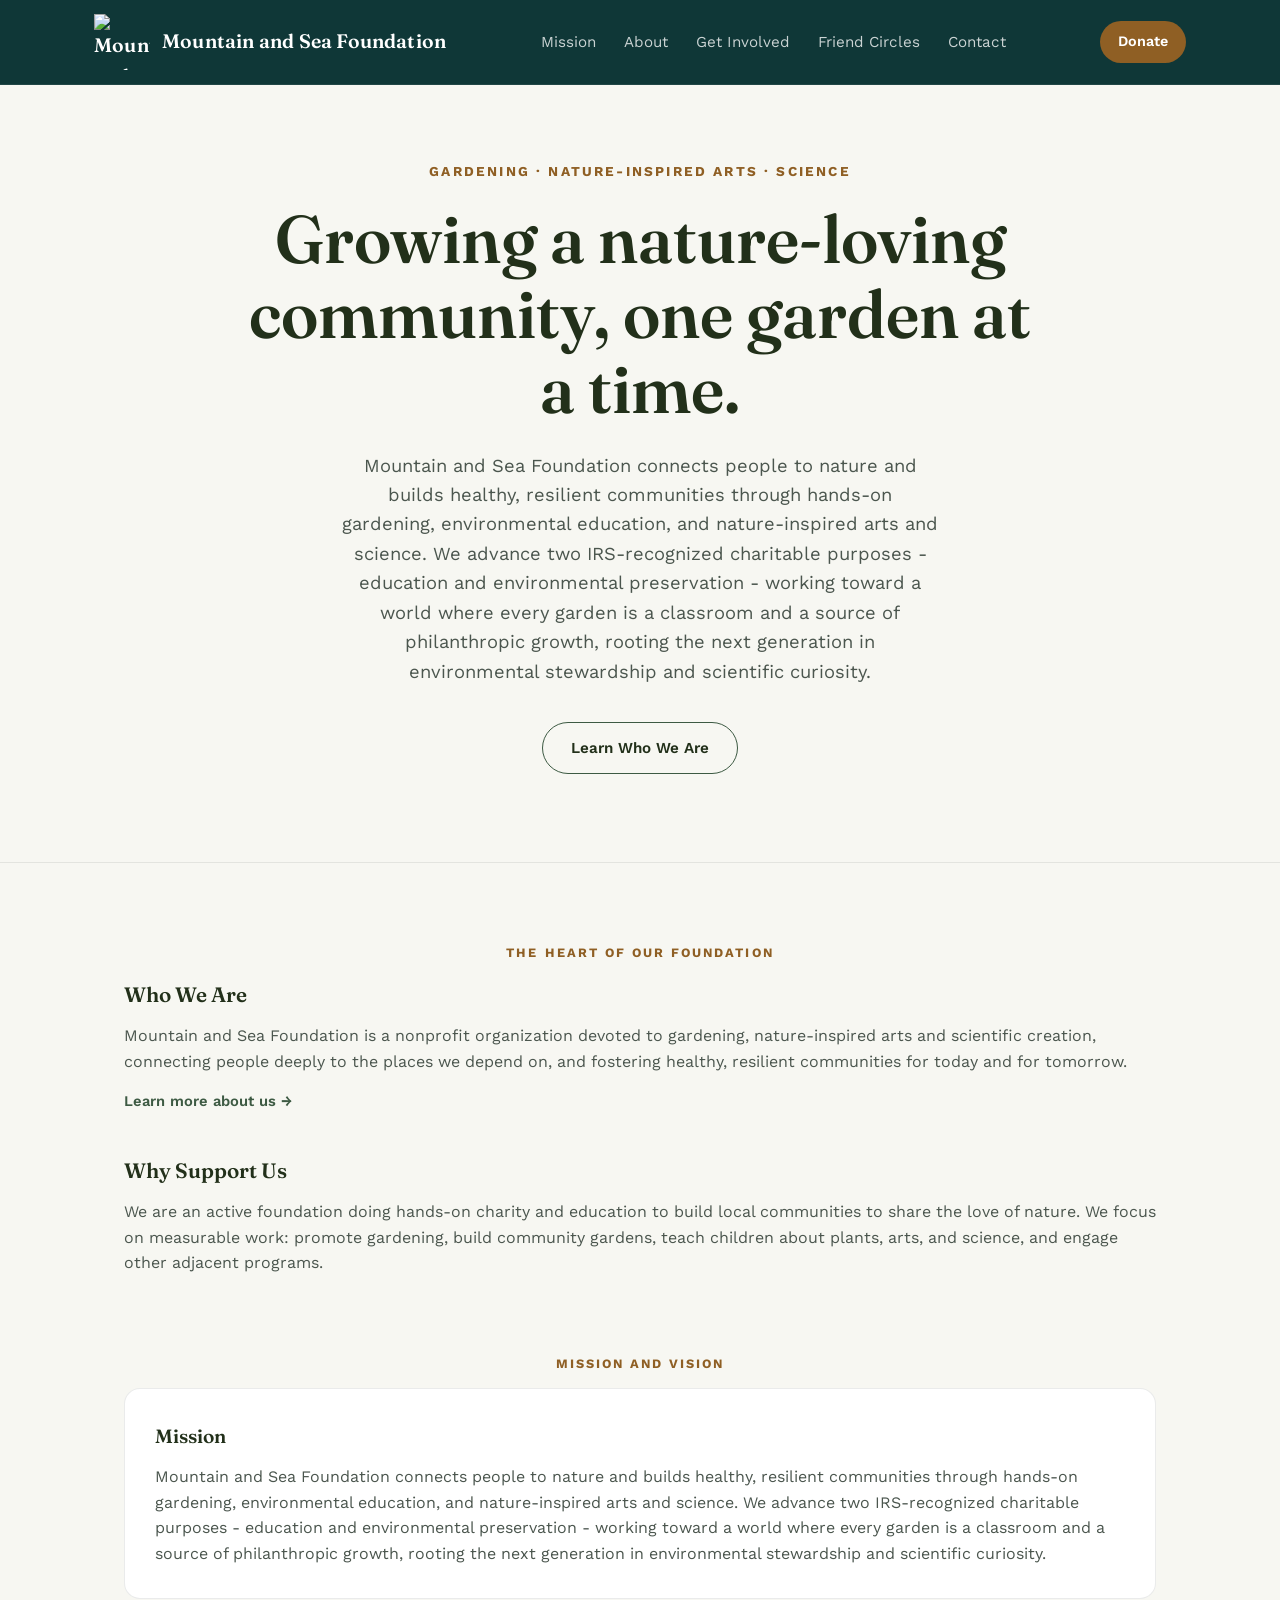
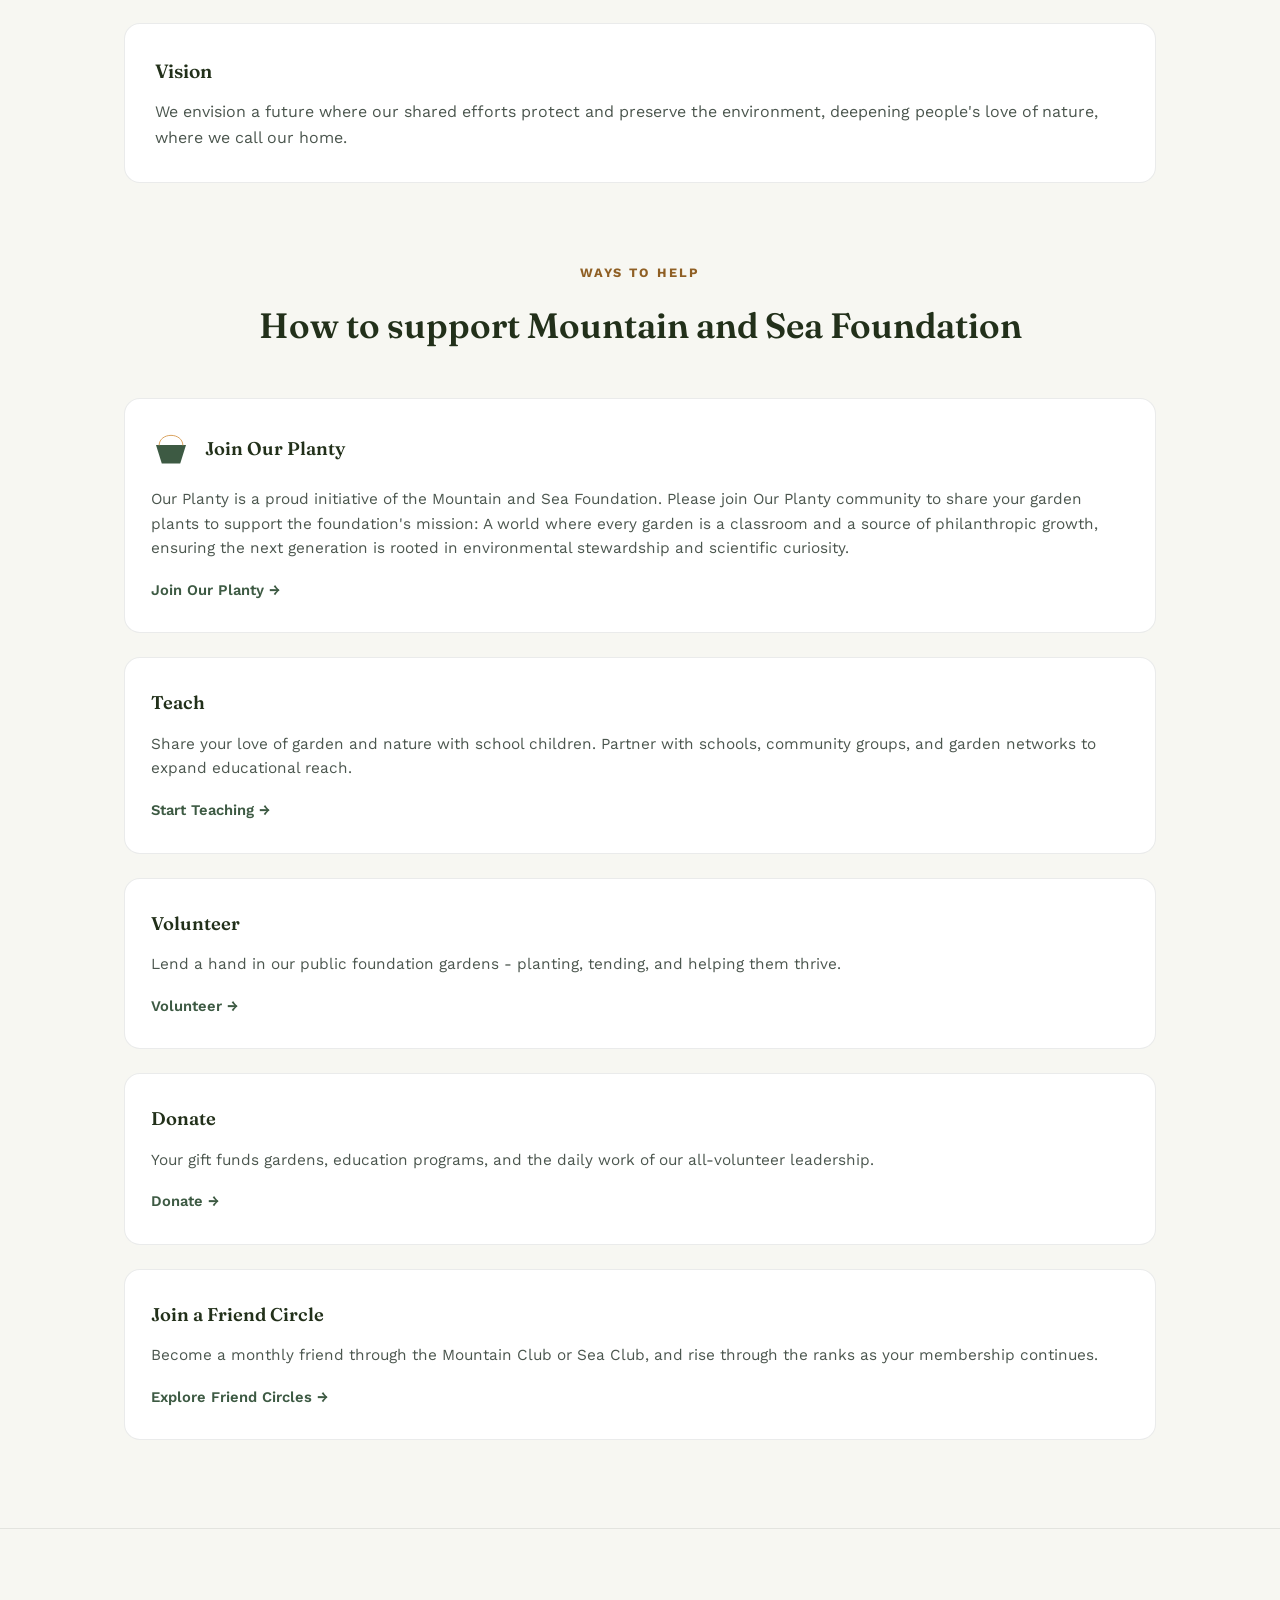
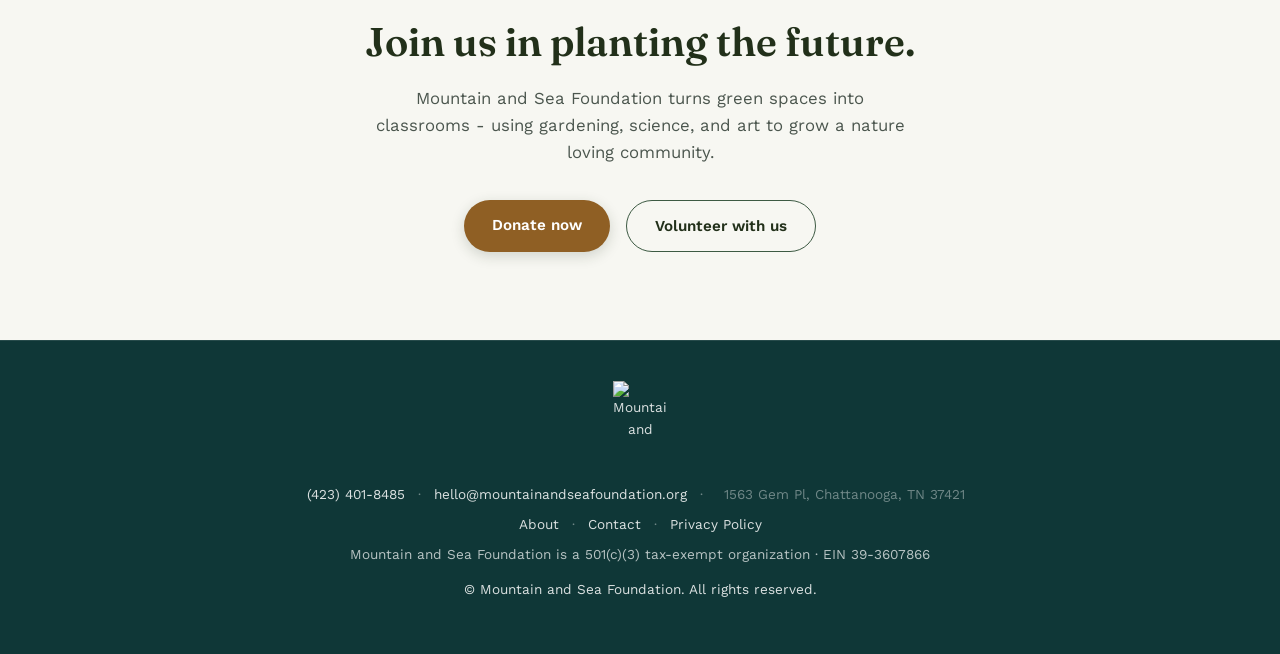
==== index.html @ 9e677cbe "Add files via upload" ====
<!DOCTYPE html>
<html lang="en">
<head>
<meta charset="UTF-8">
<meta name="viewport" content="width=device-width, initial-scale=1.0">
<title>Mountain and Sea Foundation</title>
<link rel="icon" type="image/png" href="assets/logo.png">
<link rel="preconnect" href="https://fonts.googleapis.com">
<link rel="preconnect" href="https://fonts.gstatic.com" crossorigin>
<link href="https://fonts.googleapis.com/css2?family=Fraunces:opsz,wght@9..144,400;9..144,500;9..144,600;9..144,700&family=Work+Sans:wght@400;500;600&display=swap" rel="stylesheet">
<link rel="stylesheet" href="style.css">
</head>
<body>

<a href="#main" class="skip-link">Skip to main content</a>

<header class="nav">
  <div class="nav-inner">
    <a href="https://mountainandseafoundation.org" class="nav-brand">
      <img src="assets/logo_hero.png" alt="Mountain and Sea Foundation" class="nav-logo">
      <span>Mountain and Sea Foundation</span>
    </a>
    <button class="nav-toggle" id="nav-toggle" aria-label="Toggle menu" aria-expanded="false" aria-controls="nav-links">
      <span></span><span></span><span></span>
    </button>
    <nav class="nav-links" id="nav-links">
      <a href="#heart">Mission</a>
      <a href="about.html">About</a>
      <a href="#help">Get Involved</a>
      <a href="donor-circles.html">Friend Circles</a>
      <a href="contact.html">Contact</a>
    </nav>
    <a href="contact.html" class="nav-cta">Donate</a>
  </div>
</header>

<main id="main">

  <section class="hero" id="top">
    <p class="hero-eyebrow">Gardening &middot; Nature-Inspired Arts &middot; Science</p>
    <h1>Growing a nature-loving<br>community, one garden at a time.</h1>
    <p class="hero-sub">Mountain and Sea Foundation connects people to nature and builds healthy, resilient communities through hands-on gardening, environmental education, and nature-inspired arts and science. We advance two IRS-recognized charitable purposes - education and environmental preservation - working toward a world where every garden is a classroom and a source of philanthropic growth, rooting the next generation in environmental stewardship and scientific curiosity.</p>
    <div class="hero-actions">
      <a href="#heart" class="btn btn-ghost">Learn Who We Are</a>
    </div>
  </section>

  <section class="heart" id="heart">
    <h2 class="section-eyebrow">The Heart of Our Foundation</h2>

    <div class="about-grid">
      <div class="about-block">
        <h3>Who We Are</h3>
        <p>Mountain and Sea Foundation is a nonprofit organization devoted to gardening, nature-inspired arts and scientific creation, connecting people deeply to the places we depend on, and fostering healthy, resilient communities for today and for tomorrow.</p>
        <a href="about.html" class="support-link">Learn more about us &rarr;</a>
      </div>
      <div class="about-block">
        <h3>Why Support Us</h3>
        <p>We are an active foundation doing hands-on charity and education to build local communities to share the love of nature. We focus on measurable work: promote gardening, build community gardens, teach children about plants, arts, and science, and engage other adjacent programs.</p>
      </div>
    </div>

    <h2 class="mv-heading">Mission and Vision</h2>
    <div class="mv-grid">
      <article class="mv-card">
        <h3>Mission</h3>
        <p>Mountain and Sea Foundation connects people to nature and builds healthy, resilient communities through hands-on gardening, environmental education, and nature-inspired arts and science. We advance two IRS-recognized charitable purposes - education and environmental preservation - working toward a world where every garden is a classroom and a source of philanthropic growth, rooting the next generation in environmental stewardship and scientific curiosity.</p>
      </article>
      <article class="mv-card">
        <h3>Vision</h3>
        <p>We envision a future where our shared efforts protect and preserve the environment, deepening people's love of nature, where we call our home.</p>
      </article>
    </div>
  </section>

  <section class="programs" id="help">
    <p class="section-eyebrow">Ways to Help</p>
    <h2>How to support Mountain and Sea Foundation</h2>

    <div class="support-grid">
      <article class="support-card">
        <a href="https://ourplanty.com" class="support-card-head" target="_blank" rel="noopener">
          <svg class="planty-mark" viewBox="0 0 320 330" fill="none" xmlns="http://www.w3.org/2000/svg" aria-hidden="true">
            <polygon points="36,132 284,132 236,285 84,285" fill="#3D5A43"/>
            <path d="M 62 135 C 65 25, 255 25, 258 135" stroke="#D9A05B" stroke-width="8" fill="none"/>
          </svg>
          <h3>Join Our Planty</h3>
        </a>
        <p>Our Planty is a proud initiative of the Mountain and Sea Foundation. Please join Our Planty community to share your garden plants to support the foundation's mission: A world where every garden is a classroom and a source of philanthropic growth, ensuring the next generation is rooted in environmental stewardship and scientific curiosity.</p>
        <a href="https://ourplanty.com" class="support-link" target="_blank" rel="noopener">Join Our Planty &rarr;</a>
      </article>
      <article class="support-card">
        <h3>Teach</h3>
        <p>Share your love of garden and nature with school children. Partner with schools, community groups, and garden networks to expand educational reach.</p>
        <a href="contact.html" class="support-link">Start Teaching &rarr;</a>
      </article>
      <article class="support-card">
        <h3>Volunteer</h3>
        <p>Lend a hand in our public foundation gardens - planting, tending, and helping them thrive.</p>
        <a href="contact.html" class="support-link">Volunteer &rarr;</a>
      </article>
      <article class="support-card">
        <h3>Donate</h3>
        <p>Your gift funds gardens, education programs, and the daily work of our all-volunteer leadership.</p>
        <a href="contact.html" class="support-link">Donate &rarr;</a>
      </article>
      <article class="support-card">
        <h3>Join a Friend Circle</h3>
        <p>Become a monthly friend through the Mountain Club or Sea Club, and rise through the ranks as your membership continues.</p>
        <a href="donor-circles.html" class="support-link">Explore Friend Circles &rarr;</a>
      </article>
    </div>
  </section>

  <section class="closing">
    <h2>Join us in planting the future.</h2>
    <p>Mountain and Sea Foundation turns green spaces into classrooms - using gardening, science, and art to grow a nature loving community.</p>
    <div class="hero-actions">
      <a href="contact.html" class="btn btn-brass">Donate now</a>
      <a href="contact.html" class="btn btn-ghost">Volunteer with us</a>
    </div>
  </section>

</main>

<footer class="footer">
  <a href="https://mountainandseafoundation.org" aria-label="Mountain and Sea Foundation home" class="footer-logo-link">
    <img src="assets/logo_hero.png" alt="Mountain and Sea Foundation" class="footer-logo">
  </a>
  <address class="footer-links footer-contact">
    <a href="tel:+14234018485">(423) 401-8485</a>
    <span aria-hidden="true">&middot;</span>
    <a href="mailto:hello@mountainandseafoundation.org">hello@mountainandseafoundation.org</a>
    <span aria-hidden="true">&middot;</span>
    <span>1563 Gem Pl, Chattanooga, TN 37421</span>
  </address>
  <p class="footer-links">
    <a href="about.html">About</a>
    <span aria-hidden="true">&middot;</span>
    <a href="contact.html">Contact</a>
    <span aria-hidden="true">&middot;</span>
    <a href="privacy.html">Privacy Policy</a>
  </p>
  <p class="footer-ein">Mountain and Sea Foundation is a 501(c)(3) tax-exempt organization &middot; EIN 39-3607866</p>
  <p>&copy; <span id="year"></span> Mountain and Sea Foundation. All rights reserved.</p>
</footer>

<script src="script.js"></script>
</body>
</html>
---- style.css ----
:root {
  /* Palette synced with Our Planty brand */
  --forest: #3D5A43;
  --forest-deep: #22301A;
  --ink: #1B2420;
  --steel: #2C332E;
  --brass: #8F5F24; /* darkened from #C98A3E for WCAG AA contrast (~5.5:1 on white, was ~2.9:1) */
  --brass-light: #E0B274; /* unchanged - only used on dark teal surfaces, already ~6.6:1 */
  --bg: #F7F7F2;
  --surface: #FFFFFF;
  --line: rgba(27,36,32,0.09);
  --text-muted: #4B564E;
  --logo-teal: #0F3737;
  --muted-teal: #52706E;
  --logo-gold-tint: #F3E2B0;
  --planty-offwhite: #F0F3F4;

  --font-display: "Fraunces", serif;
  --font-body: "Work Sans", sans-serif;
}

* { box-sizing: border-box; }

html { scroll-behavior: smooth; }

body {
  margin: 0;
  font-family: var(--font-body);
  color: var(--ink);
  background: var(--bg);
  line-height: 1.6;
}

img { max-width: 100%; display: block; }

a { color: inherit; text-decoration: none; }

a:focus-visible, .btn:focus-visible {
  outline: 2px solid var(--brass);
  outline-offset: 3px;
}

/* Links/buttons sitting on the dark teal nav or footer need the lighter
   brass for a visible focus ring (darkened --brass only clears 3:1 on
   light backgrounds, not against --logo-teal). */
.nav a:focus-visible,
.footer a:focus-visible {
  outline-color: var(--brass-light);
}

/* ---------- ACCESSIBILITY UTILITIES ---------- */
.visually-hidden {
  position: absolute;
  width: 1px;
  height: 1px;
  padding: 0;
  margin: -1px;
  overflow: hidden;
  clip: rect(0, 0, 0, 0);
  white-space: nowrap;
  border: 0;
}

.skip-link {
  position: absolute;
  top: -48px;
  left: 8px;
  z-index: 100;
  background: var(--logo-teal);
  color: #fff;
  padding: 10px 18px;
  border-radius: 6px;
  font-weight: 600;
  font-size: 0.9rem;
  transition: top 0.15s ease;
}

.skip-link:focus {
  top: 8px;
}

/* ---------- NAV ---------- */
.nav {
  position: sticky;
  top: 0;
  z-index: 20;
  background: var(--logo-teal);
  border-bottom: 1px solid rgba(255,255,255,0.08);
}

.nav-inner {
  max-width: 1140px;
  margin: 0 auto;
  padding: 14px 24px;
  display: flex;
  align-items: center;
  justify-content: space-between;
  gap: 24px;
  position: relative;
}

.nav-toggle {
  display: none;
  flex-direction: column;
  justify-content: center;
  gap: 5px;
  width: 34px;
  height: 34px;
  background: transparent;
  border: none;
  cursor: pointer;
  padding: 0;
  flex-shrink: 0;
}

.nav-toggle span {
  display: block;
  width: 100%;
  height: 2px;
  background: #fff;
  border-radius: 2px;
  transition: transform 0.15s ease, opacity 0.15s ease;
}

.nav-toggle[aria-expanded="true"] span:nth-child(1) { transform: translateY(7px) rotate(45deg); }
.nav-toggle[aria-expanded="true"] span:nth-child(2) { opacity: 0; }
.nav-toggle[aria-expanded="true"] span:nth-child(3) { transform: translateY(-7px) rotate(-45deg); }

.nav-brand {
  display: flex;
  align-items: center;
  gap: 12px;
  color: #fff;
  font-family: var(--font-display);
  font-weight: 600;
  font-size: 1.22rem;
  letter-spacing: 0.01em;
}

.nav-logo {
  width: 56px;
  height: 56px;
  border-radius: 0;
  flex-shrink: 0;
}

.nav-links {
  display: flex;
  gap: 28px;
  font-size: 0.95rem;
}

.nav-links a {
  color: rgba(255,255,255,0.78);
  transition: color 0.15s ease;
}

.nav-links a:hover { color: var(--brass-light); }

.nav-cta {
  background: var(--brass);
  color: #fff;
  padding: 9px 18px;
  border-radius: 999px;
  font-weight: 600;
  font-size: 0.9rem;
  white-space: nowrap;
  transition: background 0.15s ease;
}

.nav-cta:hover { background: var(--forest); }

/* ---------- HERO ---------- */
.hero {
  background: var(--bg);
  border-bottom: 1px solid var(--line);
  color: var(--ink);
  text-align: center;
  padding: 76px 24px 88px;
}

.hero-eyebrow {
  font-size: 0.85rem;
  letter-spacing: 0.16em;
  text-transform: uppercase;
  color: var(--brass);
  font-weight: 700;
  margin: 0 0 18px;
}

.hero h1 {
  font-family: var(--font-display);
  font-weight: 600;
  font-size: clamp(2.6rem, 5.6vw, 4.2rem);
  line-height: 1.12;
  margin: 0 auto 24px;
  max-width: 820px;
  color: var(--forest-deep);
}

.hero-sub {
  max-width: 600px;
  margin: 0 auto 36px;
  color: var(--text-muted);
  font-size: 1.15rem;
}

.hero-actions {
  display: flex;
  gap: 16px;
  justify-content: center;
  flex-wrap: wrap;
}

.btn {
  display: inline-block;
  padding: 13px 28px;
  border-radius: 999px;
  font-weight: 600;
  font-size: 0.95rem;
  transition: transform 0.15s ease, background 0.15s ease, border-color 0.15s ease, color 0.15s ease;
}

.btn:hover { transform: translateY(-1px); }

.btn-brass {
  background: var(--brass);
  color: #fff;
  box-shadow: 0 4px 14px rgba(34,48,26,0.18);
}
.btn-brass:hover { background: var(--forest); }

.btn-ghost {
  border: 1px solid var(--forest);
  color: var(--forest-deep);
}
.btn-ghost:hover { background: var(--forest); color: #fff; }

.btn-ghost-dark {
  border: 1px solid rgba(255,255,255,0.55);
  color: #fff;
}
.btn-ghost-dark:hover { background: rgba(255,255,255,0.15); }

/* ---------- THE HEART OF OUR FOUNDATION ---------- */
.heart {
  max-width: 1080px;
  margin: 0 auto;
  padding: 80px 24px 40px;
}

.section-eyebrow {
  font-size: 0.8rem;
  letter-spacing: 0.16em;
  text-transform: uppercase;
  color: var(--brass);
  margin: 0 0 14px;
  font-weight: 700;
  text-align: center;
}

.about-grid {
  display: grid;
  grid-template-columns: 1fr;
  gap: 40px;
  margin-bottom: 64px;
}

.about-block h3 {
  font-family: var(--font-display);
  font-weight: 600;
  font-size: 1.3rem;
  margin: 0 0 12px;
  color: var(--forest-deep);
}

.about-block p {
  margin: 0 0 14px;
  color: var(--text-muted);
  font-size: 1rem;
}

.mv-heading {
  font-family: var(--font-body);
  font-weight: 700;
  font-size: 0.8rem;
  letter-spacing: 0.16em;
  text-transform: uppercase;
  margin: 0 0 14px;
  color: var(--brass);
  text-align: center;
}

.mv-grid {
  display: grid;
  grid-template-columns: 1fr;
  gap: 24px;
  text-align: left;
}

.mv-card {
  background: var(--surface);
  border: 1px solid var(--line);
  border-radius: 16px;
  padding: 32px 30px;
}

.mv-card h3 {
  font-family: var(--font-display);
  font-weight: 600;
  font-size: 1.2rem;
  margin: 0 0 12px;
  color: var(--forest-deep);
}

.mv-card p {
  margin: 0;
  color: var(--text-muted);
  font-size: 1rem;
}

/* ---------- WAYS TO HELP ---------- */
.programs {
  max-width: 1080px;
  margin: 0 auto;
  padding: 40px 24px 88px;
  text-align: center;
}

.programs h2 {
  font-family: var(--font-display);
  font-weight: 600;
  font-size: clamp(1.7rem, 3.2vw, 2.2rem);
  margin: 0 0 44px;
  color: var(--forest-deep);
}

.support-grid {
  display: grid;
  grid-template-columns: 1fr;
  gap: 24px;
  text-align: left;
}

.support-card {
  background: var(--surface);
  border: 1px solid var(--line);
  border-radius: 16px;
  padding: 30px 26px;
  display: flex;
  flex-direction: column;
}

.support-card h3 {
  font-family: var(--font-display);
  font-weight: 600;
  font-size: 1.15rem;
  margin: 0;
  color: var(--forest-deep);
}

.support-card p {
  margin: 14px 0 18px;
  color: var(--text-muted);
  font-size: 0.96rem;
  flex-grow: 1;
}

.support-link {
  color: var(--forest);
  font-weight: 600;
  font-size: 0.92rem;
  transition: color 0.15s ease;
}

.support-link:hover { color: var(--brass); }

.support-card-head {
  display: flex;
  align-items: center;
  gap: 14px;
  margin-bottom: 4px;
  text-decoration: none;
  color: inherit;
}

.support-card-head:hover h3 { color: var(--brass); }

.planty-mark {
  width: 40px;
  height: 40px;
  flex-shrink: 0;
}

.planty-wordmark {
  display: block;
  font-size: 0.72rem;
  font-weight: 600;
  letter-spacing: 0.06em;
  text-transform: uppercase;
  color: var(--brass);
  margin-bottom: 2px;
}

/* ---------- CLOSING (merged hero + CTA) ---------- */
.closing {
  background: var(--bg);
  border-top: 1px solid var(--line);
  color: var(--ink);
  text-align: center;
  padding: 88px 24px;
}

.closing h2 {
  font-family: var(--font-display);
  font-weight: 600;
  font-size: clamp(1.7rem, 3.6vw, 2.5rem);
  max-width: 700px;
  margin: 0 auto 18px;
  line-height: 1.25;
  color: var(--forest-deep);
}

.closing p {
  max-width: 540px;
  margin: 0 auto 34px;
  color: var(--text-muted);
  font-size: 1.05rem;
}

/* ---------- FOOTER ---------- */
.footer {
  background: var(--logo-teal);
  color: rgba(255,255,255,0.85);
  text-align: center;
  padding: 40px 24px;
  font-size: 0.85rem;
  border-top: 1px solid rgba(255,255,255,0.1);
}

.footer-logo-link {
  display: inline-block;
  margin-bottom: 14px;
}

.footer-logo {
  width: 54px;
  height: 54px;
  margin: 0 auto;
  border-radius: 0;
}

/* ---------- RESPONSIVE ---------- */
@media (max-width: 720px) {
  .nav-toggle { display: flex; }
  .tier-badge-icon { width: 124px; height: 124px; }
  .apex-badge-icon { width: 154px; height: 154px; }
  .nav-links {
    display: none;
    position: absolute;
    top: 100%;
    left: 0;
    right: 0;
    background: var(--logo-teal);
    flex-direction: column;
    gap: 0;
    padding: 4px 24px 12px;
    border-bottom: 1px solid rgba(255,255,255,0.1);
  }
  .nav-links.open { display: flex; }
  .nav-links a {
    padding: 13px 0;
    border-top: 1px solid rgba(255,255,255,0.1);
  }
  .nav-links a:first-child { border-top: none; }
  .nav-logo { width: 42px; height: 42px; }
  .nav-brand span { font-size: 0.98rem; }
}

/* ---------- REDUCED MOTION ---------- */
@media (prefers-reduced-motion: reduce) {
  html { scroll-behavior: auto; }
  .btn:hover { transform: none; }
}

/* ---------- CONTACT PAGE ---------- */
.contact-hero {
  background: var(--bg);
  border-bottom: 1px solid var(--line);
  text-align: center;
  padding: 72px 24px 56px;
}

.contact-hero h1 {
  font-family: var(--font-display);
  font-weight: 600;
  font-size: clamp(2.2rem, 4.6vw, 3.2rem);
  color: var(--forest-deep);
  margin: 0 auto 16px;
  max-width: 640px;
}

.contact-hero .hero-sub {
  color: var(--text-muted);
  max-width: 520px;
  margin: 0 auto;
}

.contact-body {
  max-width: 1080px;
  margin: 0 auto;
  padding: 64px 24px 96px;
}

.contact-grid {
  display: grid;
  grid-template-columns: 1.3fr 1fr;
  gap: 40px;
  align-items: start;
}

.contact-form {
  background: var(--surface);
  border: 1px solid var(--line);
  border-radius: 16px;
  padding: 32px;
  display: flex;
  flex-direction: column;
  gap: 20px;
}

.form-row {
  display: flex;
  flex-direction: column;
  gap: 8px;
  text-align: left;
}

.form-row[hidden] {
  display: none;
}

.form-row label {
  font-size: 0.88rem;
  font-weight: 600;
  color: var(--forest-deep);
}

.form-row input,
.form-row textarea,
.form-row select {
  width: 100%;
  box-sizing: border-box;
  font-family: var(--font-body);
  font-size: 1rem;
  padding: 11px 14px;
  border: 1px solid var(--line);
  border-radius: 8px;
  background: var(--bg);
  color: var(--ink);
  resize: vertical;
}

.form-row input:focus,
.form-row textarea:focus,
.form-row select:focus {
  outline: 2px solid var(--brass);
  outline-offset: 1px;
}

.contact-form .btn {
  align-self: flex-start;
  border: none;
  cursor: pointer;
  font-family: var(--font-body);
}

.form-note {
  margin: 0;
  font-size: 0.82rem;
  color: var(--text-muted);
}

.email-fallback {
  display: flex;
  align-items: center;
  justify-content: space-between;
  gap: 12px;
  background: var(--bg);
  border: 1px solid var(--line);
  border-radius: 8px;
  padding: 10px 14px;
}

.email-fallback code {
  font-family: var(--font-body);
  font-size: 0.92rem;
  color: var(--ink);
  word-break: break-all;
}

.copy-btn {
  flex-shrink: 0;
  font-family: var(--font-body);
  font-size: 0.82rem;
  font-weight: 600;
  color: var(--forest);
  background: transparent;
  border: 1px solid var(--forest);
  border-radius: 999px;
  padding: 6px 14px;
  cursor: pointer;
  transition: background 0.15s ease, color 0.15s ease;
}

.copy-btn:hover {
  background: var(--forest);
  color: #fff;
}

.contact-info {
  background: var(--surface);
  border: 1px solid var(--line);
  border-radius: 16px;
  padding: 32px;
  text-align: left;
}

.contact-info h3 {
  font-family: var(--font-display);
  font-weight: 600;
  font-size: 1.1rem;
  margin: 0 0 10px;
  color: var(--forest-deep);
}

.contact-info-secondary {
  margin-top: 28px !important;
}

.contact-info p {
  margin: 0 0 14px;
  color: var(--text-muted);
  font-size: 0.96rem;
}

.contact-info address {
  font-style: normal;
  margin: 0 0 14px;
  color: var(--text-muted);
  font-size: 0.96rem;
  line-height: 1.5;
}

.donate-mail-box {
  margin-top: 28px !important;
  background: var(--planty-offwhite);
  border: 1px solid var(--line);
  border-radius: 12px;
  padding: 20px 22px;
}

.donate-mail-box h3 {
  font-family: var(--font-display);
  font-weight: 600;
  font-size: 1.1rem;
  margin: 0 0 10px;
  color: var(--forest-deep);
}

.donate-mail-box p,
.donate-mail-box address {
  margin: 0 0 12px;
}

.donate-mail-box address:last-child { margin-bottom: 0; }

.contact-email {
  display: inline-block;
  font-family: var(--font-display);
  font-weight: 600;
  font-size: 1.1rem;
  color: var(--brass);
  word-break: break-word;
}

.contact-email:hover { color: var(--forest); }

.contact-links-list {
  list-style: none;
  margin: 14px 0 0;
  padding: 0;
  display: flex;
  flex-direction: column;
  gap: 10px;
}

.contact-links-list a {
  color: var(--forest);
  font-weight: 600;
  font-size: 0.95rem;
}

.contact-links-list a:hover { color: var(--brass); }

/* ---------- FOOTER LINKS ---------- */
.footer-links {
  margin: 0 0 8px;
  font-size: 0.85rem;
}

.footer-links a {
  color: rgba(255,255,255,0.85);
}

.footer-links a:hover { color: var(--brass-light); }

.footer-links span {
  margin: 0 8px;
  color: rgba(255,255,255,0.4);
}

.footer-contact {
  font-style: normal;
}

.footer-ein {
  margin: 0 0 8px;
  font-size: 0.85rem;
  color: rgba(255,255,255,0.7);
}

@media (max-width: 720px) {
  .contact-grid { grid-template-columns: 1fr; }
  .contact-form,
  .contact-info { padding: 24px 20px; }
  .contact-hero { padding: 56px 20px 40px; }
}

/* ---------- DONOR CIRCLES HERO ---------- */
.circles-hero {
  background: var(--bg);
  border-bottom: 1px solid var(--line);
  text-align: center;
  padding: 72px 24px 56px;
}

.circles-hero h1 {
  font-family: var(--font-display);
  font-weight: 600;
  font-size: clamp(2.9rem, 6vw, 4.6rem);
  line-height: 1.12;
  margin: 0 auto 20px;
  max-width: 780px;
  color: var(--forest-deep);
}

.circles-hero p {
  max-width: 640px;
  margin: 0 auto;
  color: var(--text-muted);
  font-size: 1.25rem;
}

.circles-hero-note {
  margin: 18px auto 0 !important;
  max-width: 660px;
  font-size: 1rem !important;
  color: var(--forest) !important;
  font-weight: 500;
}

/* ---------- CLUB COLUMNS ---------- */
.clubs {
  max-width: 1080px;
  margin: 0 auto;
  padding: 64px 24px 32px;
}

.club-columns {
  display: grid;
  grid-template-columns: 1fr;
  gap: 28px;
}

.club-panel {
  background: var(--surface);
  border: 1px solid var(--line);
  border-radius: 20px;
  padding: 32px 28px;
}

.club-panel.mountain { --club-accent: var(--forest); }
.club-panel.sea { --club-accent: var(--logo-teal); }

.club-head {
  display: flex;
  align-items: center;
  gap: 14px;
  margin-bottom: 8px;
}

.club-icon {
  width: 38px;
  height: 38px;
  flex-shrink: 0;
}

.club-name {
  font-family: var(--font-display);
  font-weight: 600;
  font-size: 1.9rem;
  color: var(--forest-deep);
  margin: 0;
}

.club-tagline {
  color: var(--text-muted);
  font-size: 1.12rem;
  margin: 0 0 26px;
}

.circle-tier {
  display: flex;
  flex-direction: column;
  align-items: center;
  text-align: center;
  gap: 10px;
  padding: 32px 0;
  border-top: 1px solid var(--line);
}

.club-panel .circle-tier:first-of-type { border-top: none; padding-top: 0; }

.circle-tier-name {
  font-family: var(--font-display);
  font-weight: 600;
  font-size: 1.35rem;
  color: var(--ink);
}

.tier-badge-wrap {
  display: flex;
  justify-content: center;
  margin: 2px 0;
}

.tier-badge-icon {
  width: 160px;
  height: 160px;
  flex-shrink: 0;
}

.circle-tier-price {
  display: flex;
  align-items: baseline;
  justify-content: center;
  gap: 8px;
  font-weight: 600;
  font-size: 1.2rem;
  color: var(--club-accent, var(--forest));
  white-space: nowrap;
}

.price-option { white-space: nowrap; }

.price-unit {
  font-weight: 500;
  font-size: 0.9rem;
  opacity: 0.85;
}

.price-or {
  font-family: var(--font-body);
  font-weight: 500;
  font-size: 0.85rem;
  text-transform: uppercase;
  letter-spacing: 0.04em;
  color: var(--text-muted);
}

.circle-tier-perk {
  max-width: 320px;
  color: var(--text-muted);
  font-size: 1.05rem;
  margin: 0;
}

.club-join-btn {
  display: block;
  width: fit-content;
  margin: 24px auto 0;
}

/* ---------- CHAMPION TIER ---------- */
.champion {
  max-width: 1080px;
  margin: 8px auto 0;
  padding: 0 24px 72px;
}

.champion-card {
  background: var(--logo-teal);
  border-radius: 20px;
  padding: 40px 36px;
  color: #fff;
  text-align: center;
}

.champion-eyebrow {
  font-size: 0.88rem;
  letter-spacing: 0.16em;
  text-transform: uppercase;
  color: var(--brass-light);
  font-weight: 700;
  margin: 0 0 14px;
}

.apex-badge-icon {
  width: 200px;
  height: 200px;
  margin: 0 auto 18px;
  display: block;
}

.champion-card h2 {
  font-family: var(--font-display);
  font-weight: 600;
  font-size: clamp(1.7rem, 3.6vw, 2.5rem);
  margin: 0 0 10px;
}

.champion-price {
  font-family: var(--font-display);
  font-weight: 600;
  font-size: 1.45rem;
  color: var(--brass-light);
  margin: 0 0 20px;
}

.champion-price .price-or {
  color: rgba(255,255,255,0.65);
}

.champion-card p.champion-desc {
  max-width: 580px;
  margin: 0 auto 26px;
  color: rgba(255,255,255,0.85);
  font-size: 1.15rem;
}

.champion-perks {
  list-style: none;
  margin: 0 auto;
  padding: 0;
  max-width: 520px;
  display: grid;
  grid-template-columns: 1fr;
  gap: 10px;
  text-align: left;
}

.champion-perks li {
  font-size: 1.08rem;
  color: rgba(255,255,255,0.9);
  padding-left: 22px;
  position: relative;
}

.champion-perks li::before {
  content: "";
  position: absolute;
  left: 0;
  top: 0.55em;
  width: 8px;
  height: 8px;
  border-radius: 50%;
  background: var(--brass-light);
}

.champion-cta {
  margin-top: 28px;
}

/* ---------- FUND NOTE ---------- */
.fund-note {
  max-width: 780px;
  margin: 8px auto 72px;
  background: var(--planty-offwhite);
  border-radius: 14px;
  padding: 26px 28px;
  text-align: center;
}

@media (max-width: 780px) {
  .fund-note { margin-left: 24px; margin-right: 24px; }
}

.fund-note p {
  margin: 0;
  color: var(--text-muted);
  font-size: 1.15rem;
}

.fund-note strong { color: var(--forest-deep); }

@media (min-width: 860px) {
  .champion-perks { grid-template-columns: 1fr 1fr; }
  .club-columns { grid-template-columns: 1fr 1fr; }
}
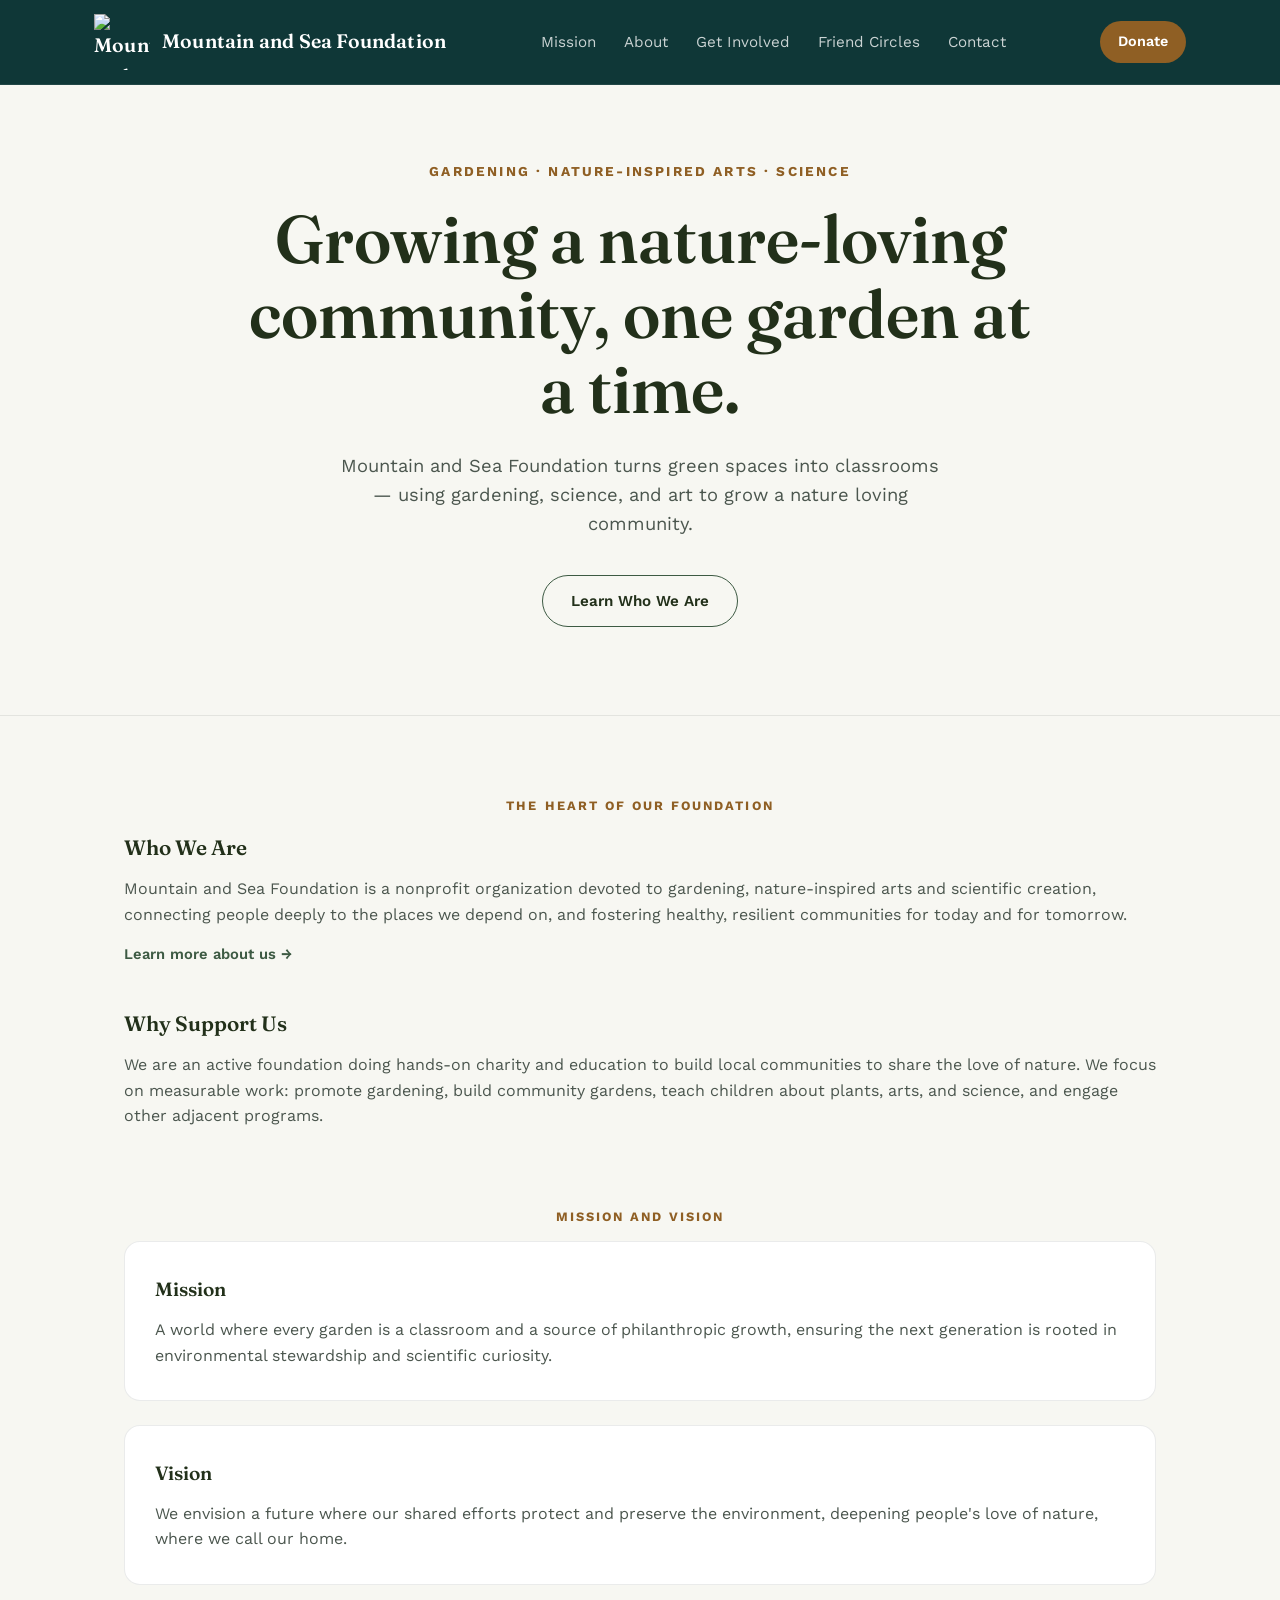
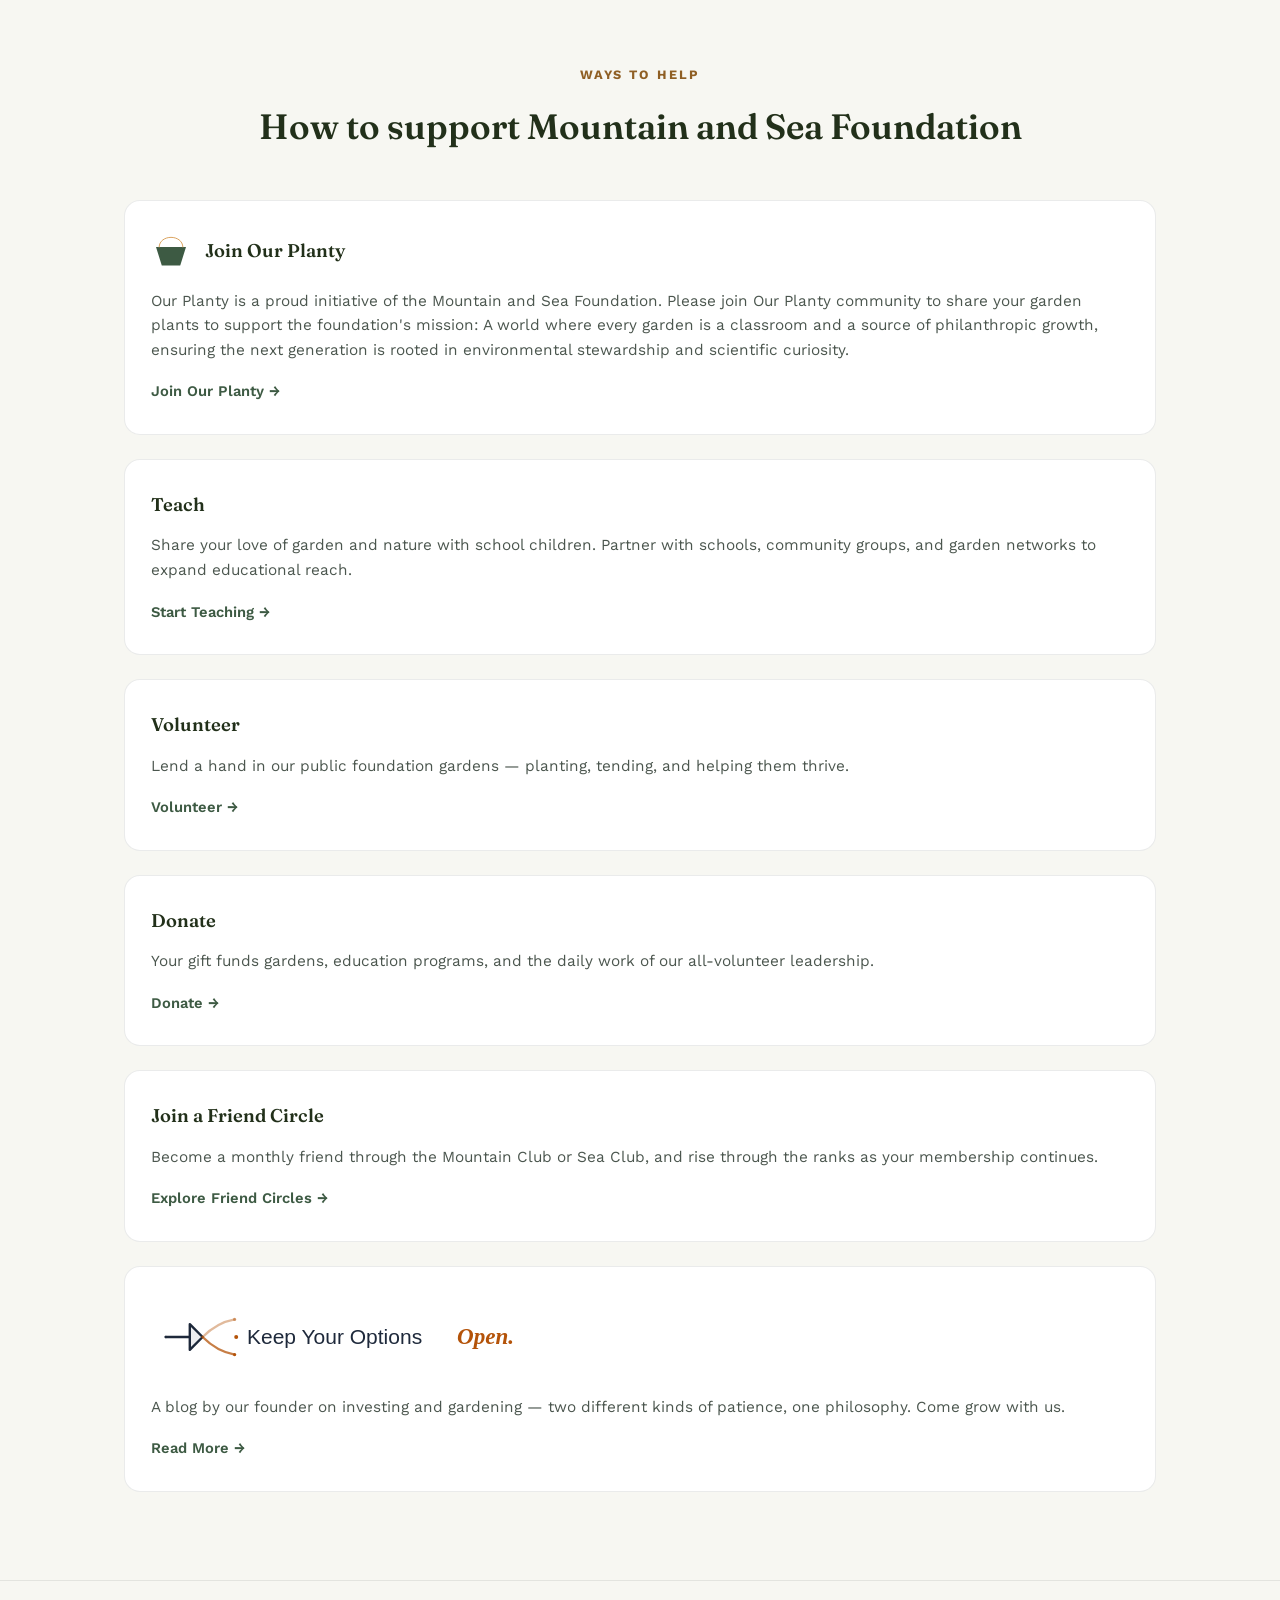
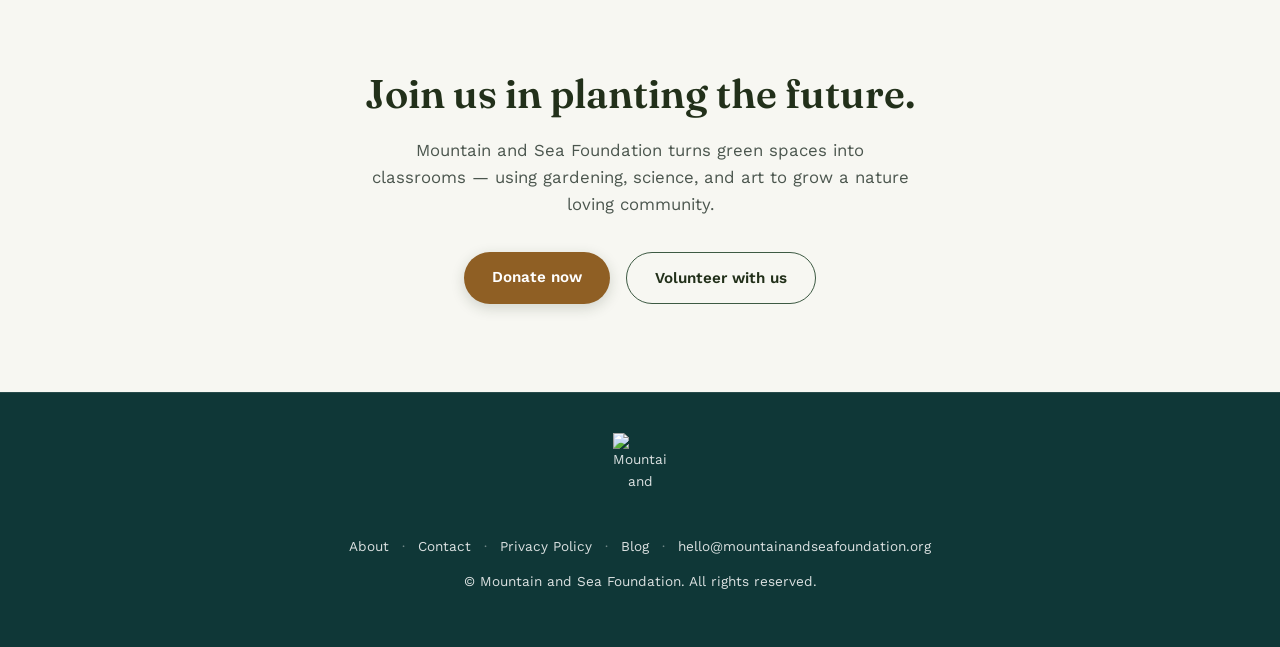
==== commit a988392d: "Add files via upload" ====
--- a/index.html
+++ b/index.html
@@ -39,7 +39,7 @@
   <section class="hero" id="top">
     <p class="hero-eyebrow">Gardening &middot; Nature-Inspired Arts &middot; Science</p>
     <h1>Growing a nature-loving<br>community, one garden at a time.</h1>
-    <p class="hero-sub">Mountain and Sea Foundation connects people to nature and builds healthy, resilient communities through hands-on gardening, environmental education, and nature-inspired arts and science. We advance two IRS-recognized charitable purposes - education and environmental preservation - working toward a world where every garden is a classroom and a source of philanthropic growth, rooting the next generation in environmental stewardship and scientific curiosity.</p>
+    <p class="hero-sub">Mountain and Sea Foundation turns green spaces into classrooms — using gardening, science, and art to grow a nature loving community.</p>
     <div class="hero-actions">
       <a href="#heart" class="btn btn-ghost">Learn Who We Are</a>
     </div>
@@ -64,7 +64,7 @@
     <div class="mv-grid">
       <article class="mv-card">
         <h3>Mission</h3>
-        <p>Mountain and Sea Foundation connects people to nature and builds healthy, resilient communities through hands-on gardening, environmental education, and nature-inspired arts and science. We advance two IRS-recognized charitable purposes - education and environmental preservation - working toward a world where every garden is a classroom and a source of philanthropic growth, rooting the next generation in environmental stewardship and scientific curiosity.</p>
+        <p>A world where every garden is a classroom and a source of philanthropic growth, ensuring the next generation is rooted in environmental stewardship and scientific curiosity.</p>
       </article>
       <article class="mv-card">
         <h3>Vision</h3>
@@ -96,7 +96,7 @@
       </article>
       <article class="support-card">
         <h3>Volunteer</h3>
-        <p>Lend a hand in our public foundation gardens - planting, tending, and helping them thrive.</p>
+        <p>Lend a hand in our public foundation gardens — planting, tending, and helping them thrive.</p>
         <a href="contact.html" class="support-link">Volunteer &rarr;</a>
       </article>
       <article class="support-card">
@@ -109,12 +109,19 @@
         <p>Become a monthly friend through the Mountain Club or Sea Club, and rise through the ranks as your membership continues.</p>
         <a href="donor-circles.html" class="support-link">Explore Friend Circles &rarr;</a>
       </article>
+      <article class="support-card">
+        <a href="https://keepyouroptions.com" class="support-card-head blog-card-head" target="_blank" rel="noopener">
+          <img src="assets/keep-your-options-lockup-light.svg" alt="Keep Your Options Open — a blog on investing and gardening" class="blog-logo">
+        </a>
+        <p>A blog by our founder on investing and gardening — two different kinds of patience, one philosophy. Come grow with us.</p>
+        <a href="https://keepyouroptions.com" class="support-link" target="_blank" rel="noopener">Read More &rarr;</a>
+      </article>
     </div>
   </section>
 
   <section class="closing">
     <h2>Join us in planting the future.</h2>
-    <p>Mountain and Sea Foundation turns green spaces into classrooms - using gardening, science, and art to grow a nature loving community.</p>
+    <p>Mountain and Sea Foundation turns green spaces into classrooms — using gardening, science, and art to grow a nature loving community.</p>
     <div class="hero-actions">
       <a href="contact.html" class="btn btn-brass">Donate now</a>
       <a href="contact.html" class="btn btn-ghost">Volunteer with us</a>
@@ -127,21 +134,17 @@
   <a href="https://mountainandseafoundation.org" aria-label="Mountain and Sea Foundation home" class="footer-logo-link">
     <img src="assets/logo_hero.png" alt="Mountain and Sea Foundation" class="footer-logo">
   </a>
-  <address class="footer-links footer-contact">
-    <a href="tel:+14234018485">(423) 401-8485</a>
-    <span aria-hidden="true">&middot;</span>
-    <a href="mailto:hello@mountainandseafoundation.org">hello@mountainandseafoundation.org</a>
-    <span aria-hidden="true">&middot;</span>
-    <span>1563 Gem Pl, Chattanooga, TN 37421</span>
-  </address>
   <p class="footer-links">
     <a href="about.html">About</a>
     <span aria-hidden="true">&middot;</span>
     <a href="contact.html">Contact</a>
     <span aria-hidden="true">&middot;</span>
     <a href="privacy.html">Privacy Policy</a>
+    <span aria-hidden="true">&middot;</span>
+    <a href="https://keepyouroptions.com" target="_blank" rel="noopener">Blog</a>
+    <span aria-hidden="true">&middot;</span>
+    <a href="mailto:hello@mountainandseafoundation.org">hello@mountainandseafoundation.org</a>
   </p>
-  <p class="footer-ein">Mountain and Sea Foundation is a 501(c)(3) tax-exempt organization &middot; EIN 39-3607866</p>
   <p>&copy; <span id="year"></span> Mountain and Sea Foundation. All rights reserved.</p>
 </footer>
 
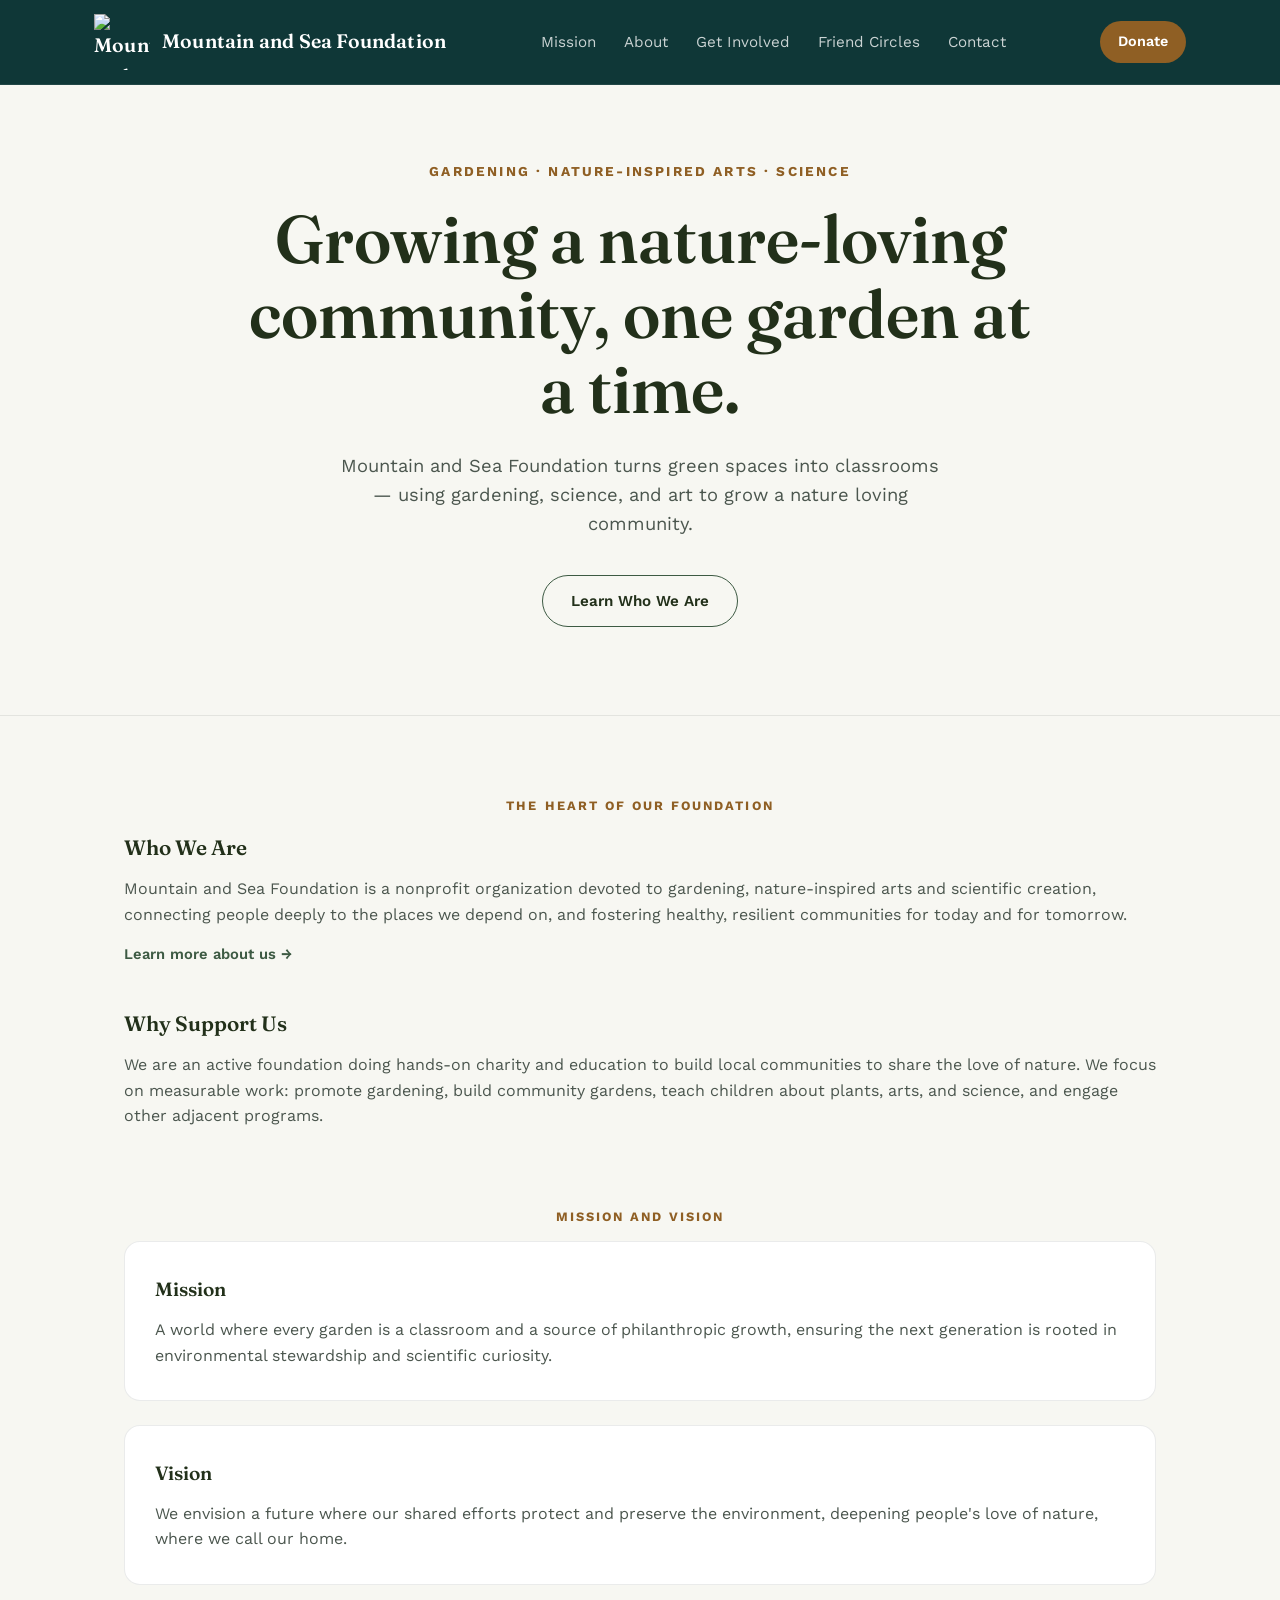
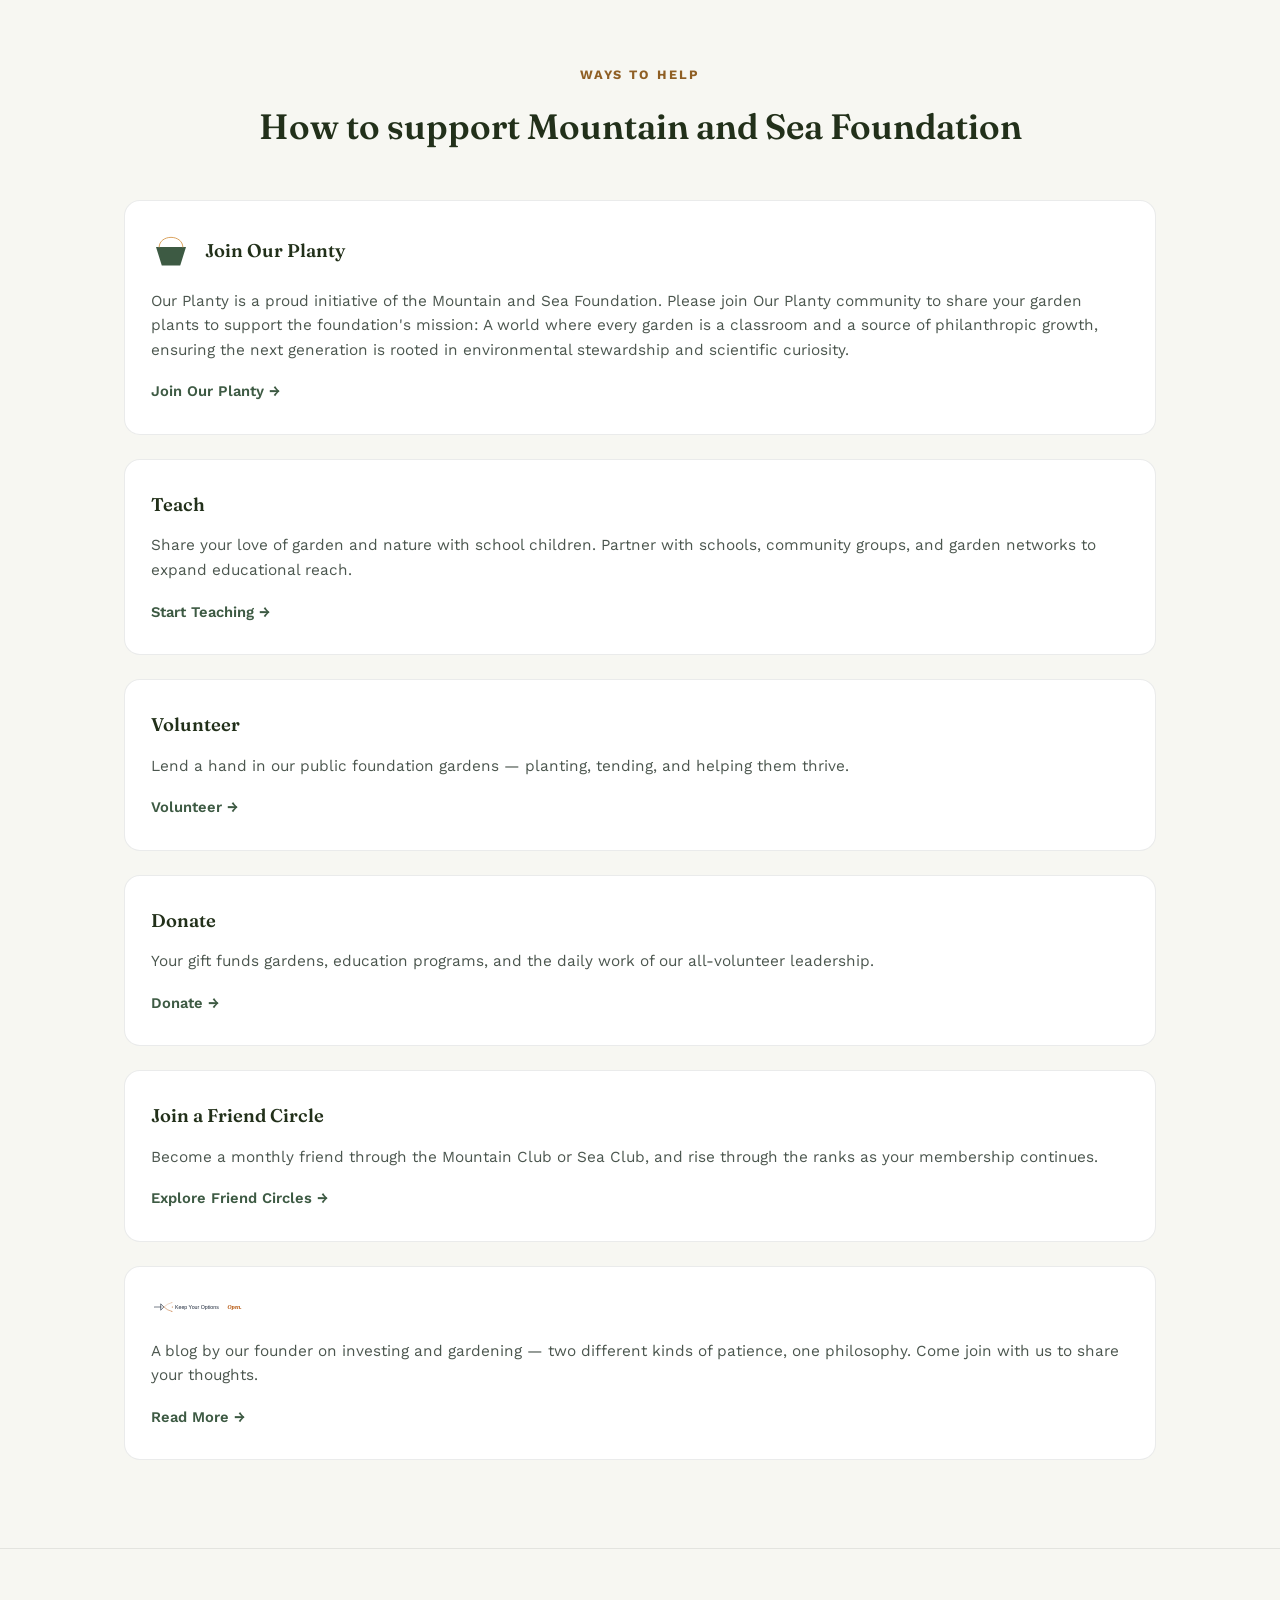
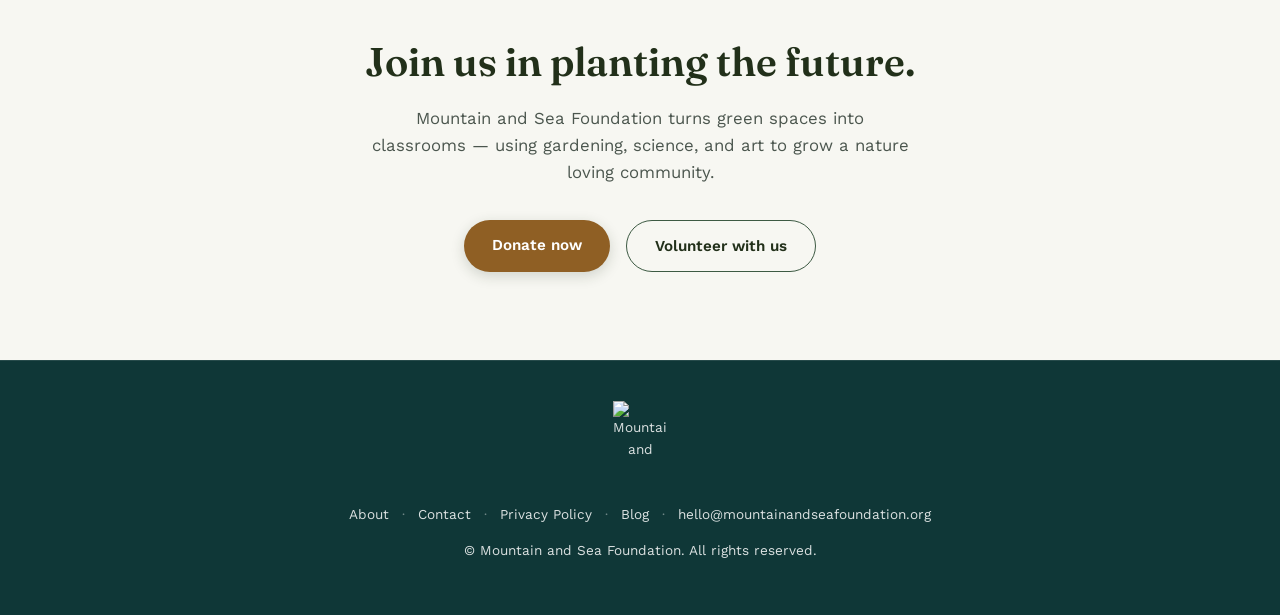
==== commit e267fea9: "Add files via upload" ====
--- a/index.html
+++ b/index.html
@@ -113,7 +113,7 @@
         <a href="https://keepyouroptions.com" class="support-card-head blog-card-head" target="_blank" rel="noopener">
           <img src="assets/keep-your-options-lockup-light.svg" alt="Keep Your Options Open — a blog on investing and gardening" class="blog-logo">
         </a>
-        <p>A blog by our founder on investing and gardening — two different kinds of patience, one philosophy. Come grow with us.</p>
+        <p>A blog by our founder on investing and gardening — two different kinds of patience, one philosophy. Come join with us to share your thoughts.</p>
         <a href="https://keepyouroptions.com" class="support-link" target="_blank" rel="noopener">Read More &rarr;</a>
       </article>
     </div>
--- a/style.css
+++ b/style.css
@@ -5,7 +5,7 @@
   --ink: #1B2420;
   --steel: #2C332E;
   --brass: #8F5F24; /* darkened from #C98A3E for WCAG AA contrast (~5.5:1 on white, was ~2.9:1) */
-  --brass-light: #E0B274; /* unchanged - only used on dark teal surfaces, already ~6.6:1 */
+  --brass-light: #E0B274; /* unchanged — only used on dark teal surfaces, already ~6.6:1 */
   --bg: #F7F7F2;
   --surface: #FFFFFF;
   --line: rgba(27,36,32,0.09);
@@ -390,6 +390,16 @@
   width: 40px;
   height: 40px;
   flex-shrink: 0;
+}
+
+.blog-card-head {
+  align-items: flex-start;
+  margin-bottom: 8px;
+}
+
+.blog-logo {
+  height: 20px;
+  width: auto;
 }
 
 .planty-wordmark {
@@ -536,10 +546,6 @@
   text-align: left;
 }
 
-.form-row[hidden] {
-  display: none;
-}
-
 .form-row label {
   font-size: 0.88rem;
   font-weight: 600;
@@ -652,29 +658,6 @@
   line-height: 1.5;
 }
 
-.donate-mail-box {
-  margin-top: 28px !important;
-  background: var(--planty-offwhite);
-  border: 1px solid var(--line);
-  border-radius: 12px;
-  padding: 20px 22px;
-}
-
-.donate-mail-box h3 {
-  font-family: var(--font-display);
-  font-weight: 600;
-  font-size: 1.1rem;
-  margin: 0 0 10px;
-  color: var(--forest-deep);
-}
-
-.donate-mail-box p,
-.donate-mail-box address {
-  margin: 0 0 12px;
-}
-
-.donate-mail-box address:last-child { margin-bottom: 0; }
-
 .contact-email {
   display: inline-block;
   font-family: var(--font-display);
@@ -718,16 +701,6 @@
 .footer-links span {
   margin: 0 8px;
   color: rgba(255,255,255,0.4);
-}
-
-.footer-contact {
-  font-style: normal;
-}
-
-.footer-ein {
-  margin: 0 0 8px;
-  font-size: 0.85rem;
-  color: rgba(255,255,255,0.7);
 }
 
 @media (max-width: 720px) {
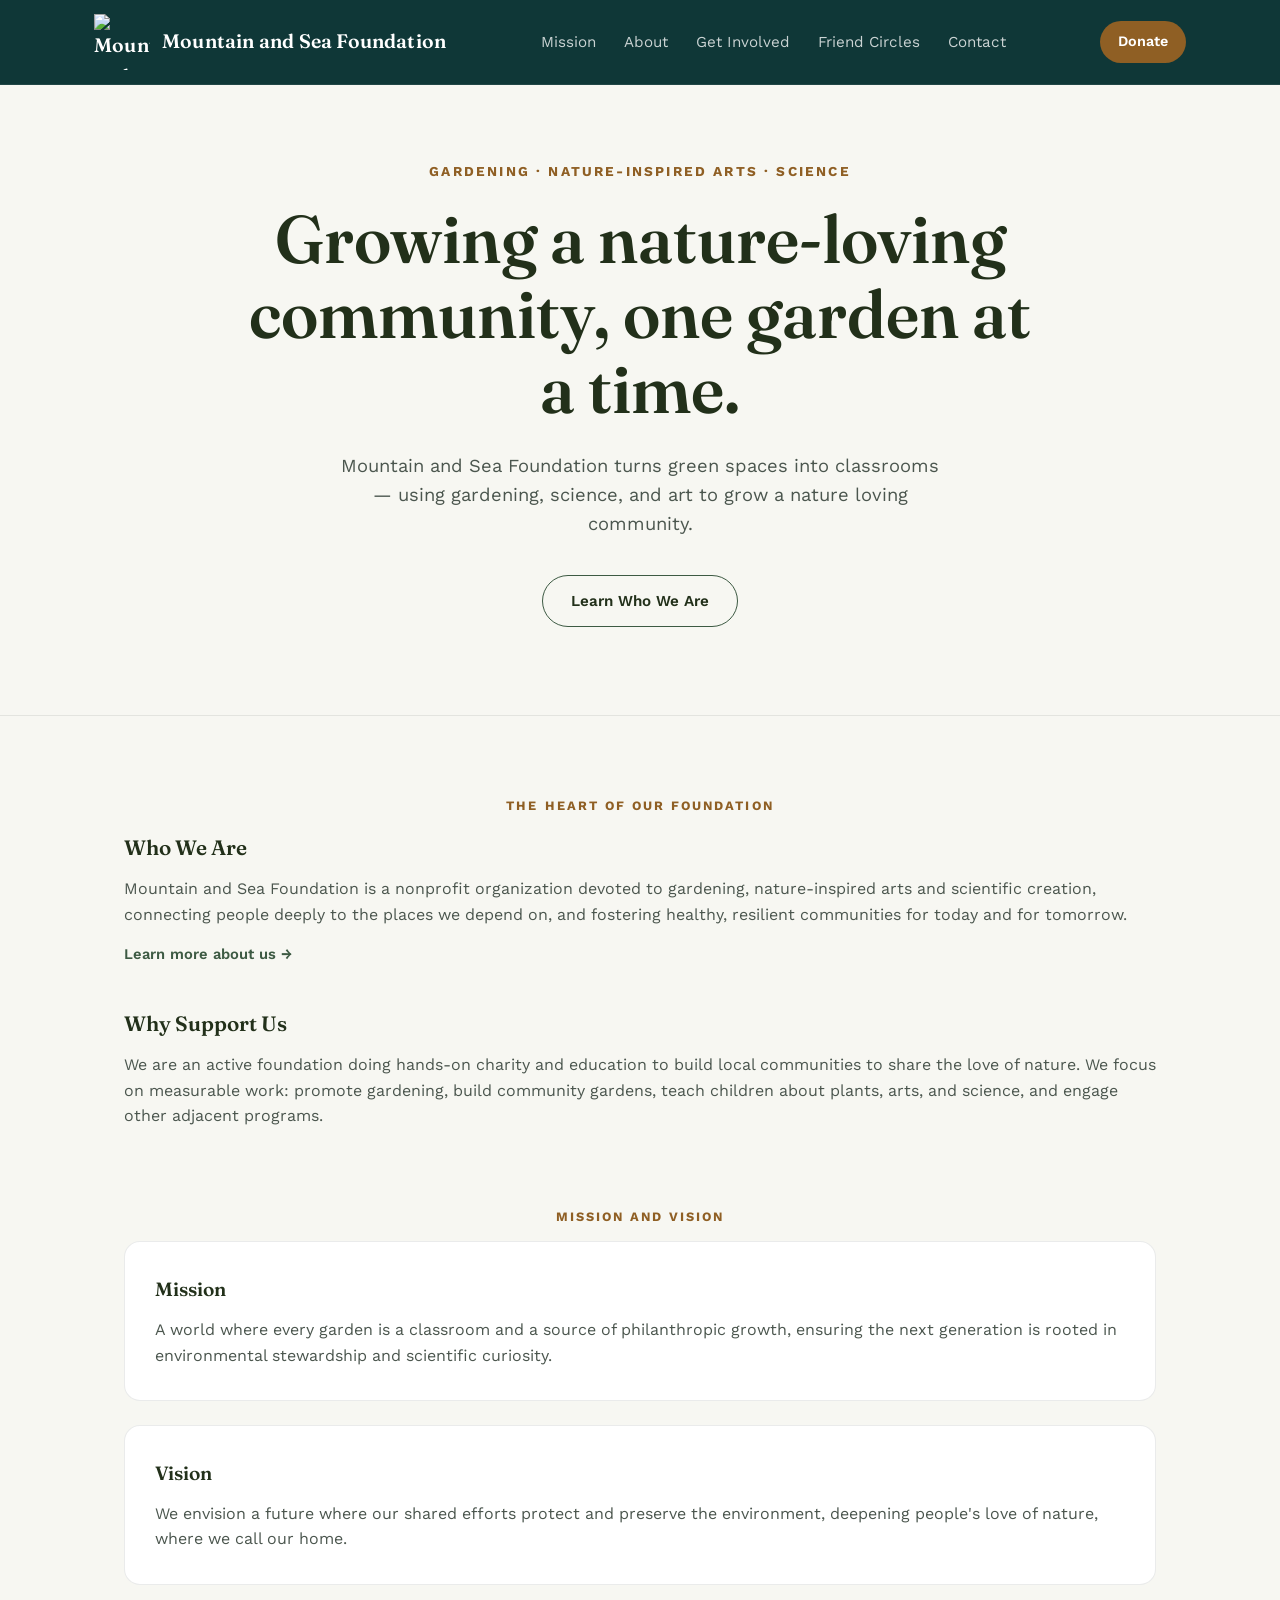
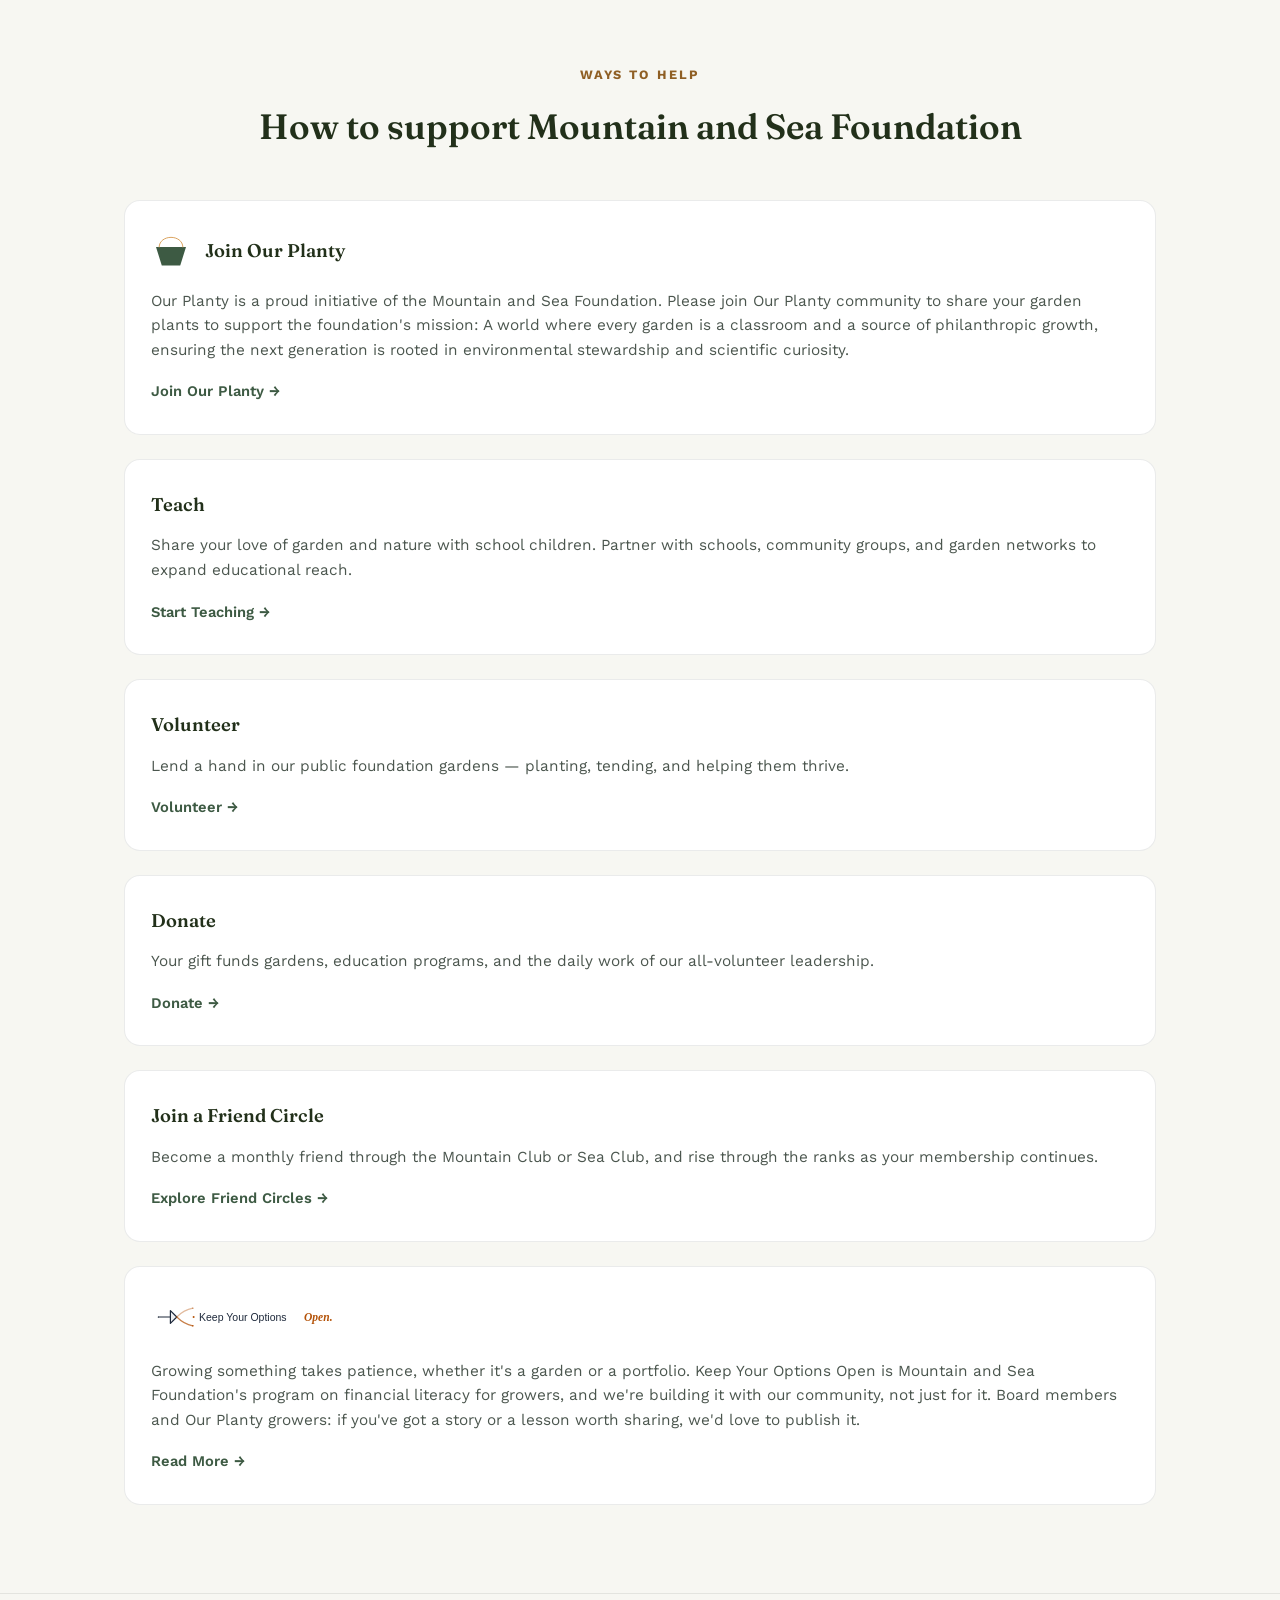
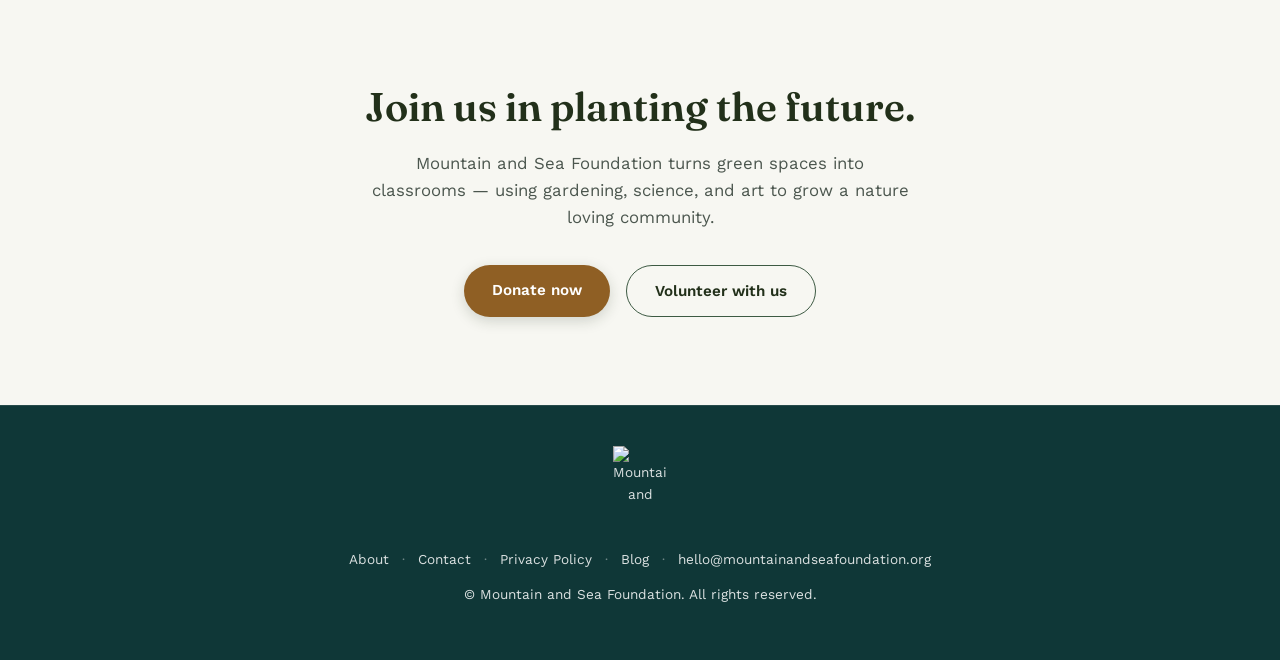
==== commit 6bbe6cf9: "Add files via upload" ====
--- a/index.html
+++ b/index.html
@@ -113,7 +113,7 @@
         <a href="https://keepyouroptions.com" class="support-card-head blog-card-head" target="_blank" rel="noopener">
           <img src="assets/keep-your-options-lockup-light.svg" alt="Keep Your Options Open — a blog on investing and gardening" class="blog-logo">
         </a>
-        <p>A blog by our founder on investing and gardening — two different kinds of patience, one philosophy. Come join with us to share your thoughts.</p>
+        <p>Growing something takes patience, whether it's a garden or a portfolio. Keep Your Options Open is Mountain and Sea Foundation's program on financial literacy for growers, and we're building it with our community, not just for it. Board members and Our Planty growers: if you've got a story or a lesson worth sharing, we'd love to publish it.</p>
         <a href="https://keepyouroptions.com" class="support-link" target="_blank" rel="noopener">Read More &rarr;</a>
       </article>
     </div>
--- a/style.css
+++ b/style.css
@@ -398,7 +398,7 @@
 }
 
 .blog-logo {
-  height: 20px;
+  height: 40px;
   width: auto;
 }
 
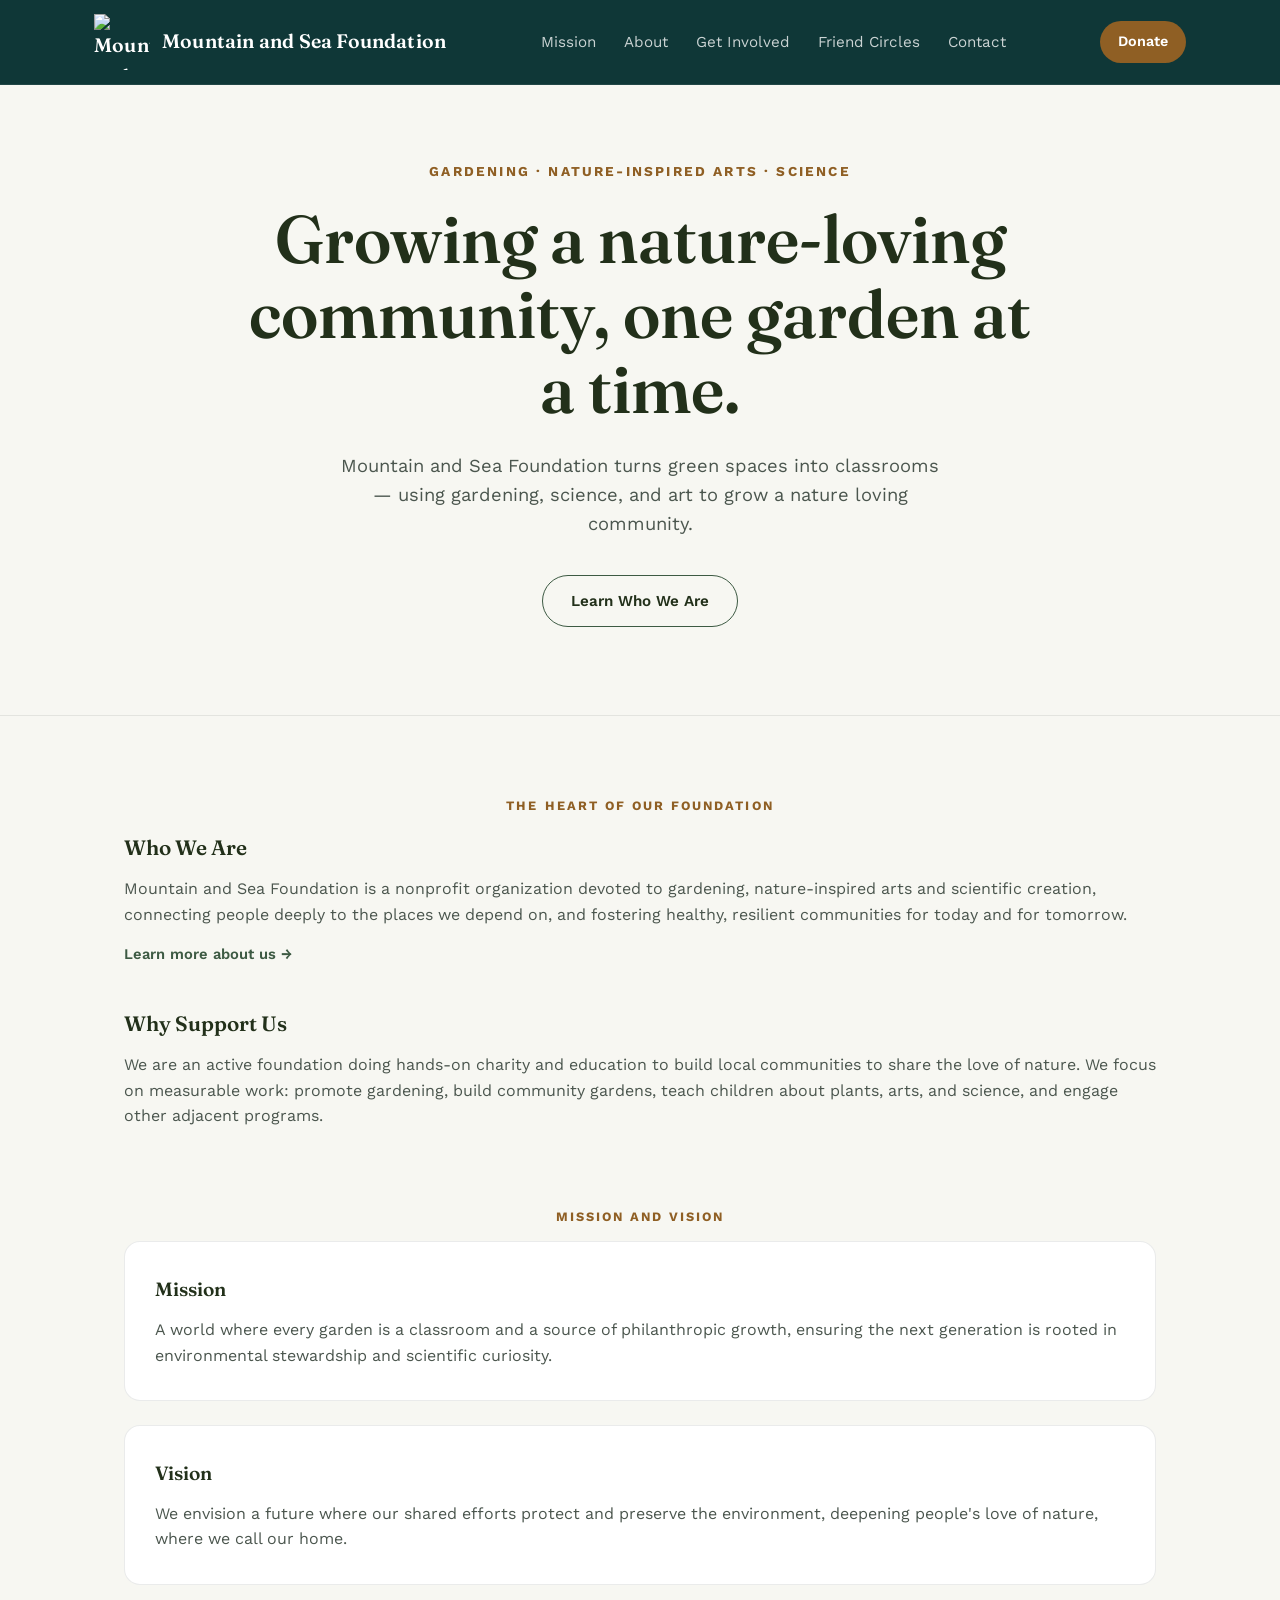
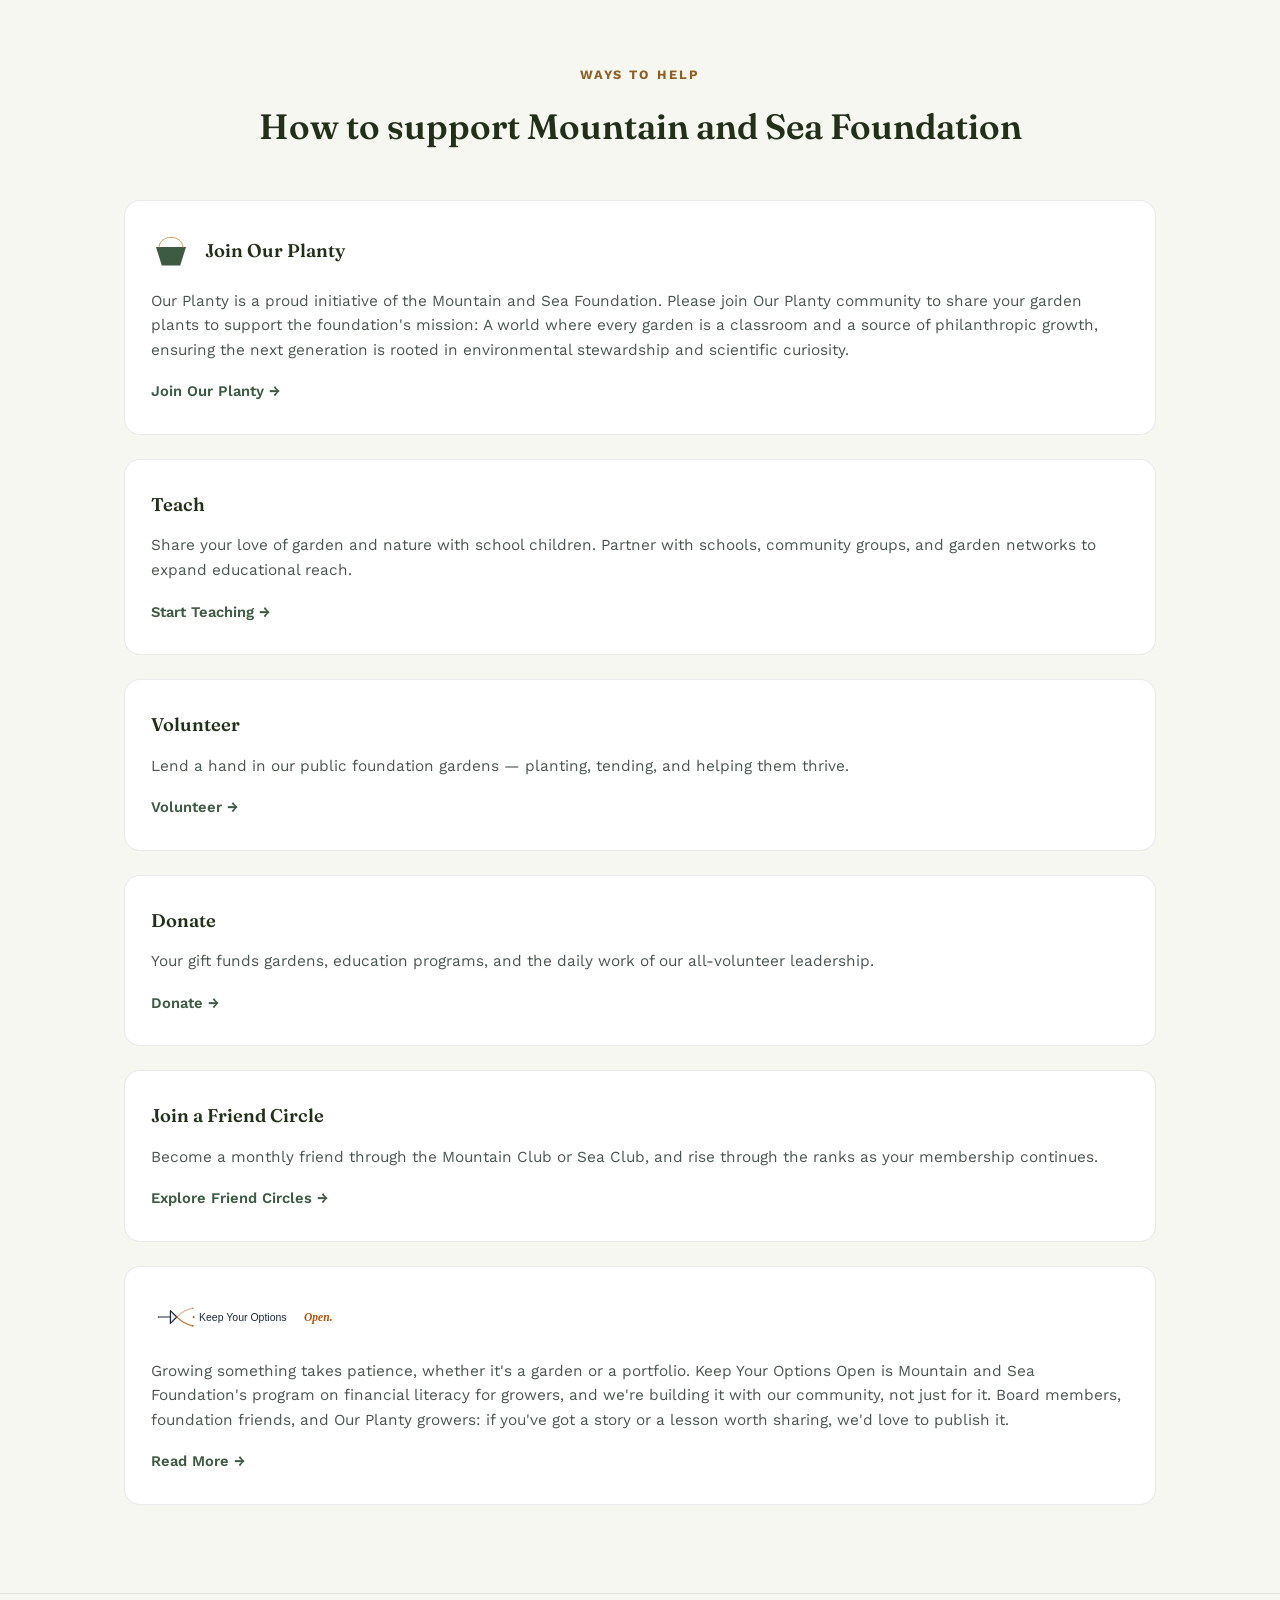
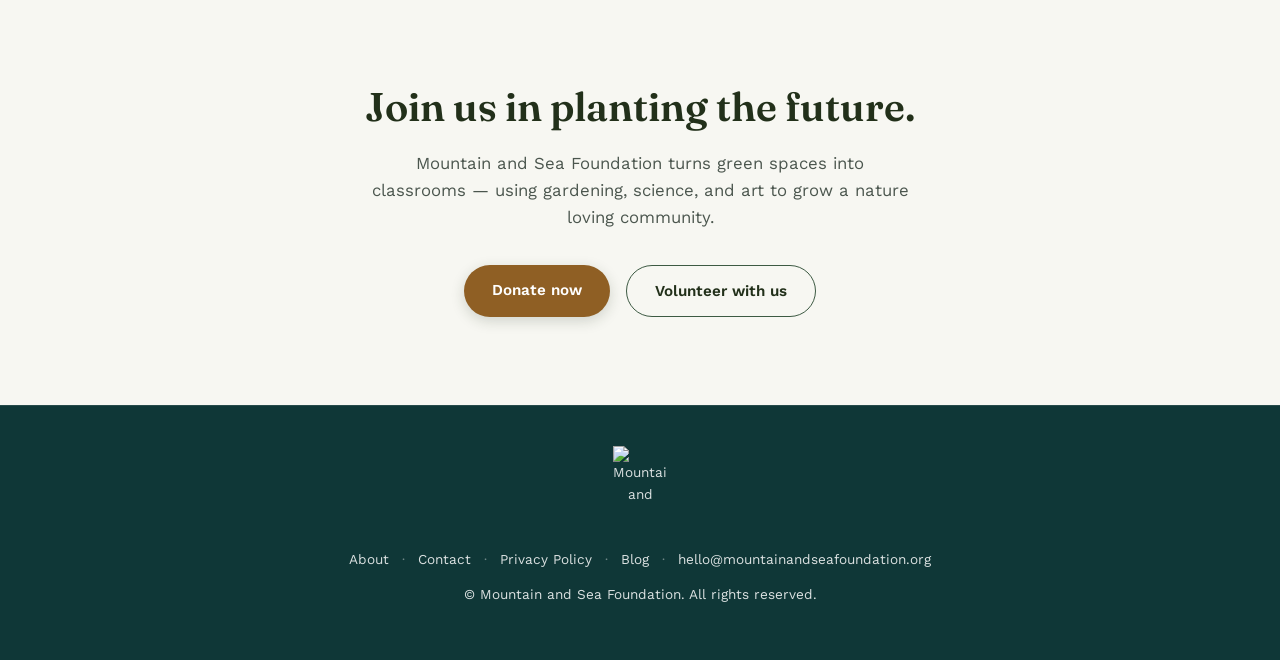
==== commit 005cca30: "Add files via upload" ====
--- a/index.html
+++ b/index.html
@@ -113,7 +113,7 @@
         <a href="https://keepyouroptions.com" class="support-card-head blog-card-head" target="_blank" rel="noopener">
           <img src="assets/keep-your-options-lockup-light.svg" alt="Keep Your Options Open — a blog on investing and gardening" class="blog-logo">
         </a>
-        <p>Growing something takes patience, whether it's a garden or a portfolio. Keep Your Options Open is Mountain and Sea Foundation's program on financial literacy for growers, and we're building it with our community, not just for it. Board members and Our Planty growers: if you've got a story or a lesson worth sharing, we'd love to publish it.</p>
+        <p>Growing something takes patience, whether it's a garden or a portfolio. Keep Your Options Open is Mountain and Sea Foundation's program on financial literacy for growers, and we're building it with our community, not just for it. Board members, foundation friends, and Our Planty growers: if you've got a story or a lesson worth sharing, we'd love to publish it.</p>
         <a href="https://keepyouroptions.com" class="support-link" target="_blank" rel="noopener">Read More &rarr;</a>
       </article>
     </div>
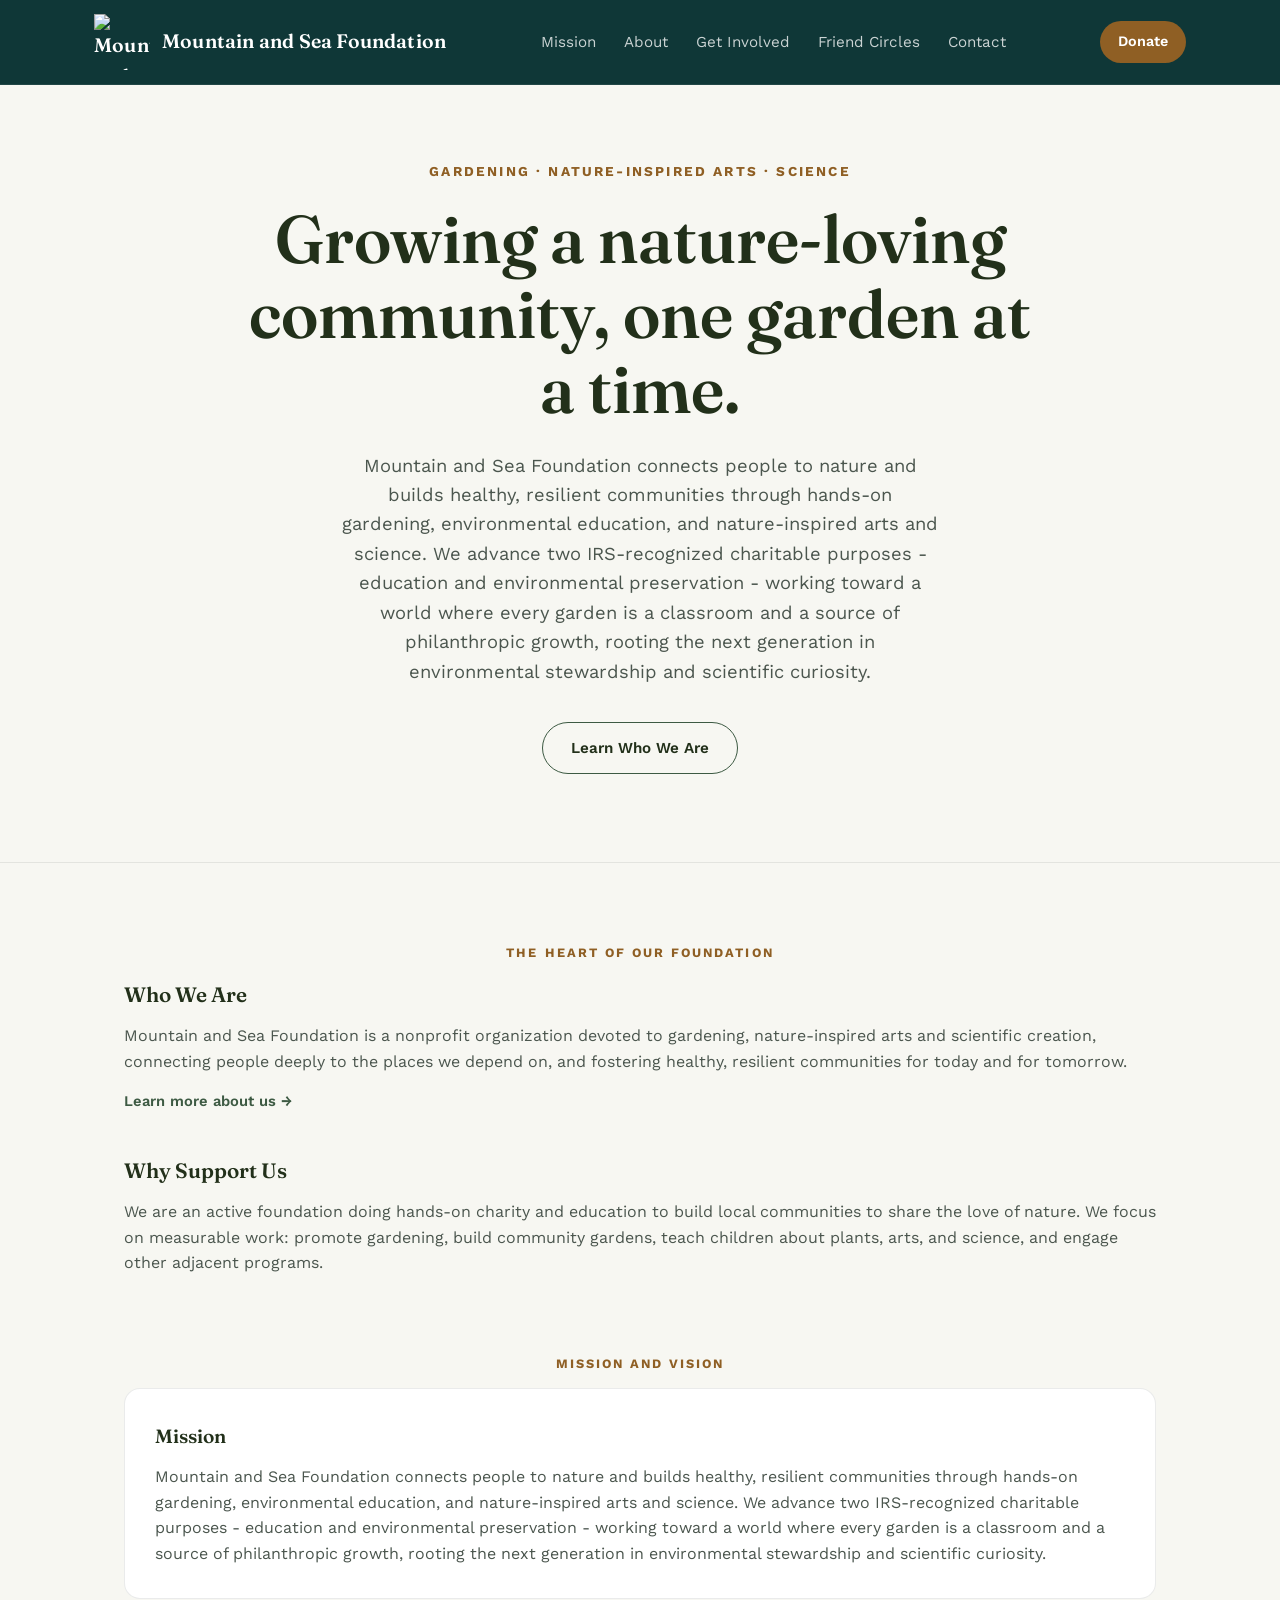
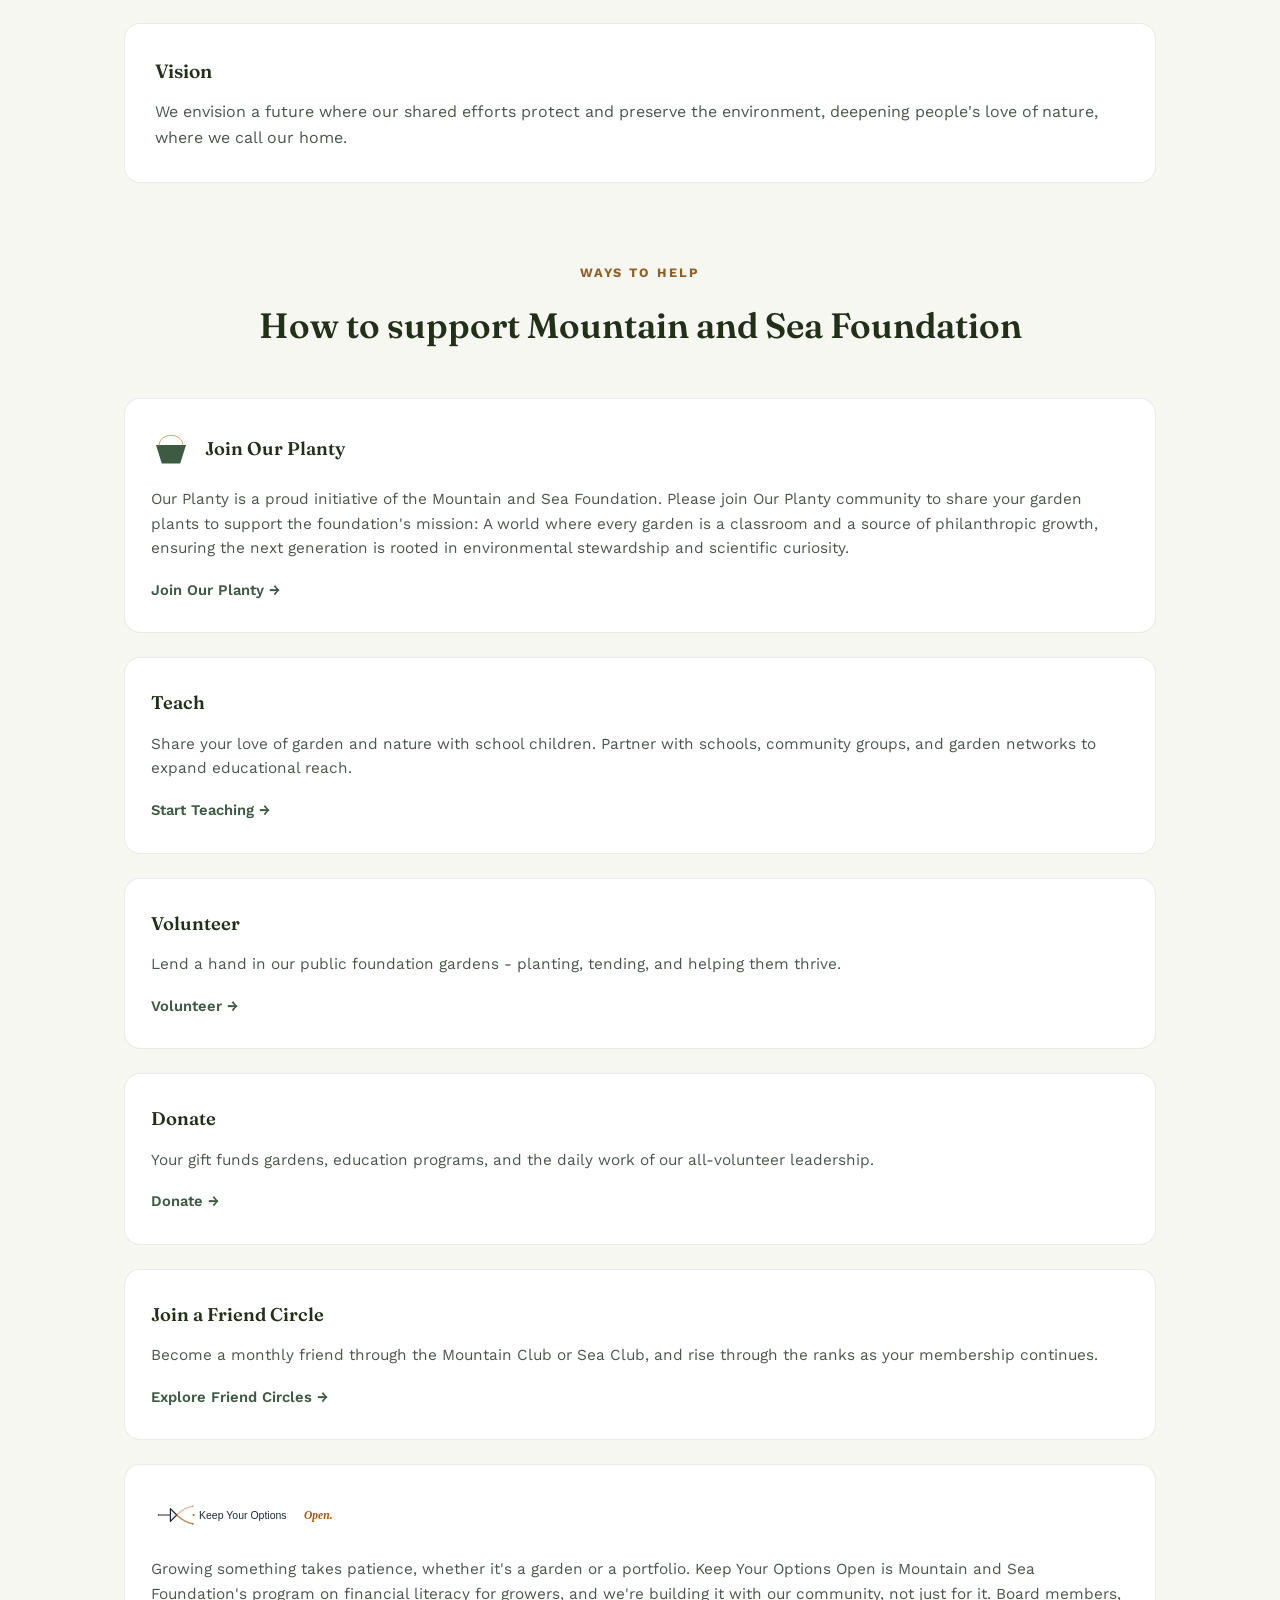
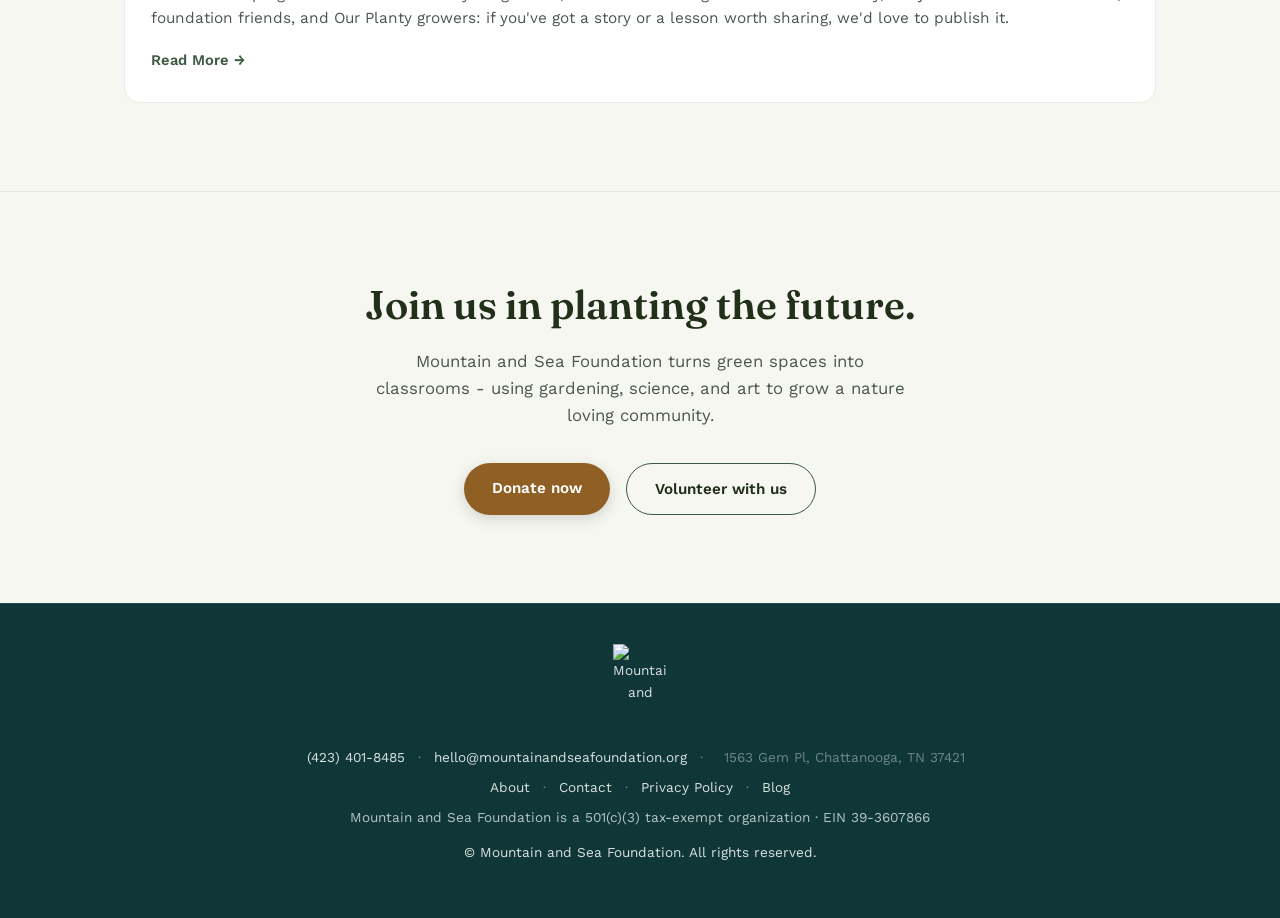
==== commit 3f8da359: "Add files via upload" ====
--- a/index.html
+++ b/index.html
@@ -39,7 +39,7 @@
   <section class="hero" id="top">
     <p class="hero-eyebrow">Gardening &middot; Nature-Inspired Arts &middot; Science</p>
     <h1>Growing a nature-loving<br>community, one garden at a time.</h1>
-    <p class="hero-sub">Mountain and Sea Foundation turns green spaces into classrooms — using gardening, science, and art to grow a nature loving community.</p>
+    <p class="hero-sub">Mountain and Sea Foundation connects people to nature and builds healthy, resilient communities through hands-on gardening, environmental education, and nature-inspired arts and science. We advance two IRS-recognized charitable purposes - education and environmental preservation - working toward a world where every garden is a classroom and a source of philanthropic growth, rooting the next generation in environmental stewardship and scientific curiosity.</p>
     <div class="hero-actions">
       <a href="#heart" class="btn btn-ghost">Learn Who We Are</a>
     </div>
@@ -64,7 +64,7 @@
     <div class="mv-grid">
       <article class="mv-card">
         <h3>Mission</h3>
-        <p>A world where every garden is a classroom and a source of philanthropic growth, ensuring the next generation is rooted in environmental stewardship and scientific curiosity.</p>
+        <p>Mountain and Sea Foundation connects people to nature and builds healthy, resilient communities through hands-on gardening, environmental education, and nature-inspired arts and science. We advance two IRS-recognized charitable purposes - education and environmental preservation - working toward a world where every garden is a classroom and a source of philanthropic growth, rooting the next generation in environmental stewardship and scientific curiosity.</p>
       </article>
       <article class="mv-card">
         <h3>Vision</h3>
@@ -96,7 +96,7 @@
       </article>
       <article class="support-card">
         <h3>Volunteer</h3>
-        <p>Lend a hand in our public foundation gardens — planting, tending, and helping them thrive.</p>
+        <p>Lend a hand in our public foundation gardens - planting, tending, and helping them thrive.</p>
         <a href="contact.html" class="support-link">Volunteer &rarr;</a>
       </article>
       <article class="support-card">
@@ -111,7 +111,7 @@
       </article>
       <article class="support-card">
         <a href="https://keepyouroptions.com" class="support-card-head blog-card-head" target="_blank" rel="noopener">
-          <img src="assets/keep-your-options-lockup-light.svg" alt="Keep Your Options Open — a blog on investing and gardening" class="blog-logo">
+          <img src="assets/keep-your-options-lockup-light.svg" alt="Keep Your Options Open - a blog on investing and gardening" class="blog-logo">
         </a>
         <p>Growing something takes patience, whether it's a garden or a portfolio. Keep Your Options Open is Mountain and Sea Foundation's program on financial literacy for growers, and we're building it with our community, not just for it. Board members, foundation friends, and Our Planty growers: if you've got a story or a lesson worth sharing, we'd love to publish it.</p>
         <a href="https://keepyouroptions.com" class="support-link" target="_blank" rel="noopener">Read More &rarr;</a>
@@ -121,7 +121,7 @@
 
   <section class="closing">
     <h2>Join us in planting the future.</h2>
-    <p>Mountain and Sea Foundation turns green spaces into classrooms — using gardening, science, and art to grow a nature loving community.</p>
+    <p>Mountain and Sea Foundation turns green spaces into classrooms - using gardening, science, and art to grow a nature loving community.</p>
     <div class="hero-actions">
       <a href="contact.html" class="btn btn-brass">Donate now</a>
       <a href="contact.html" class="btn btn-ghost">Volunteer with us</a>
@@ -134,6 +134,13 @@
   <a href="https://mountainandseafoundation.org" aria-label="Mountain and Sea Foundation home" class="footer-logo-link">
     <img src="assets/logo_hero.png" alt="Mountain and Sea Foundation" class="footer-logo">
   </a>
+  <address class="footer-links footer-contact">
+    <a href="tel:+14234018485">(423) 401-8485</a>
+    <span aria-hidden="true">&middot;</span>
+    <a href="mailto:hello@mountainandseafoundation.org">hello@mountainandseafoundation.org</a>
+    <span aria-hidden="true">&middot;</span>
+    <span>1563 Gem Pl, Chattanooga, TN 37421</span>
+  </address>
   <p class="footer-links">
     <a href="about.html">About</a>
     <span aria-hidden="true">&middot;</span>
@@ -142,9 +149,8 @@
     <a href="privacy.html">Privacy Policy</a>
     <span aria-hidden="true">&middot;</span>
     <a href="https://keepyouroptions.com" target="_blank" rel="noopener">Blog</a>
-    <span aria-hidden="true">&middot;</span>
-    <a href="mailto:hello@mountainandseafoundation.org">hello@mountainandseafoundation.org</a>
   </p>
+  <p class="footer-ein">Mountain and Sea Foundation is a 501(c)(3) tax-exempt organization &middot; EIN 39-3607866</p>
   <p>&copy; <span id="year"></span> Mountain and Sea Foundation. All rights reserved.</p>
 </footer>
 
--- a/style.css
+++ b/style.css
@@ -5,7 +5,7 @@
   --ink: #1B2420;
   --steel: #2C332E;
   --brass: #8F5F24; /* darkened from #C98A3E for WCAG AA contrast (~5.5:1 on white, was ~2.9:1) */
-  --brass-light: #E0B274; /* unchanged — only used on dark teal surfaces, already ~6.6:1 */
+  --brass-light: #E0B274; /* unchanged - only used on dark teal surfaces, already ~6.6:1 */
   --bg: #F7F7F2;
   --surface: #FFFFFF;
   --line: rgba(27,36,32,0.09);
@@ -546,6 +546,10 @@
   text-align: left;
 }
 
+.form-row[hidden] {
+  display: none;
+}
+
 .form-row label {
   font-size: 0.88rem;
   font-weight: 600;
@@ -658,6 +662,29 @@
   line-height: 1.5;
 }
 
+.donate-mail-box {
+  margin-top: 28px !important;
+  background: var(--planty-offwhite);
+  border: 1px solid var(--line);
+  border-radius: 12px;
+  padding: 20px 22px;
+}
+
+.donate-mail-box h3 {
+  font-family: var(--font-display);
+  font-weight: 600;
+  font-size: 1.1rem;
+  margin: 0 0 10px;
+  color: var(--forest-deep);
+}
+
+.donate-mail-box p,
+.donate-mail-box address {
+  margin: 0 0 12px;
+}
+
+.donate-mail-box address:last-child { margin-bottom: 0; }
+
 .contact-email {
   display: inline-block;
   font-family: var(--font-display);
@@ -701,6 +728,16 @@
 .footer-links span {
   margin: 0 8px;
   color: rgba(255,255,255,0.4);
+}
+
+.footer-contact {
+  font-style: normal;
+}
+
+.footer-ein {
+  margin: 0 0 8px;
+  font-size: 0.85rem;
+  color: rgba(255,255,255,0.7);
 }
 
 @media (max-width: 720px) {
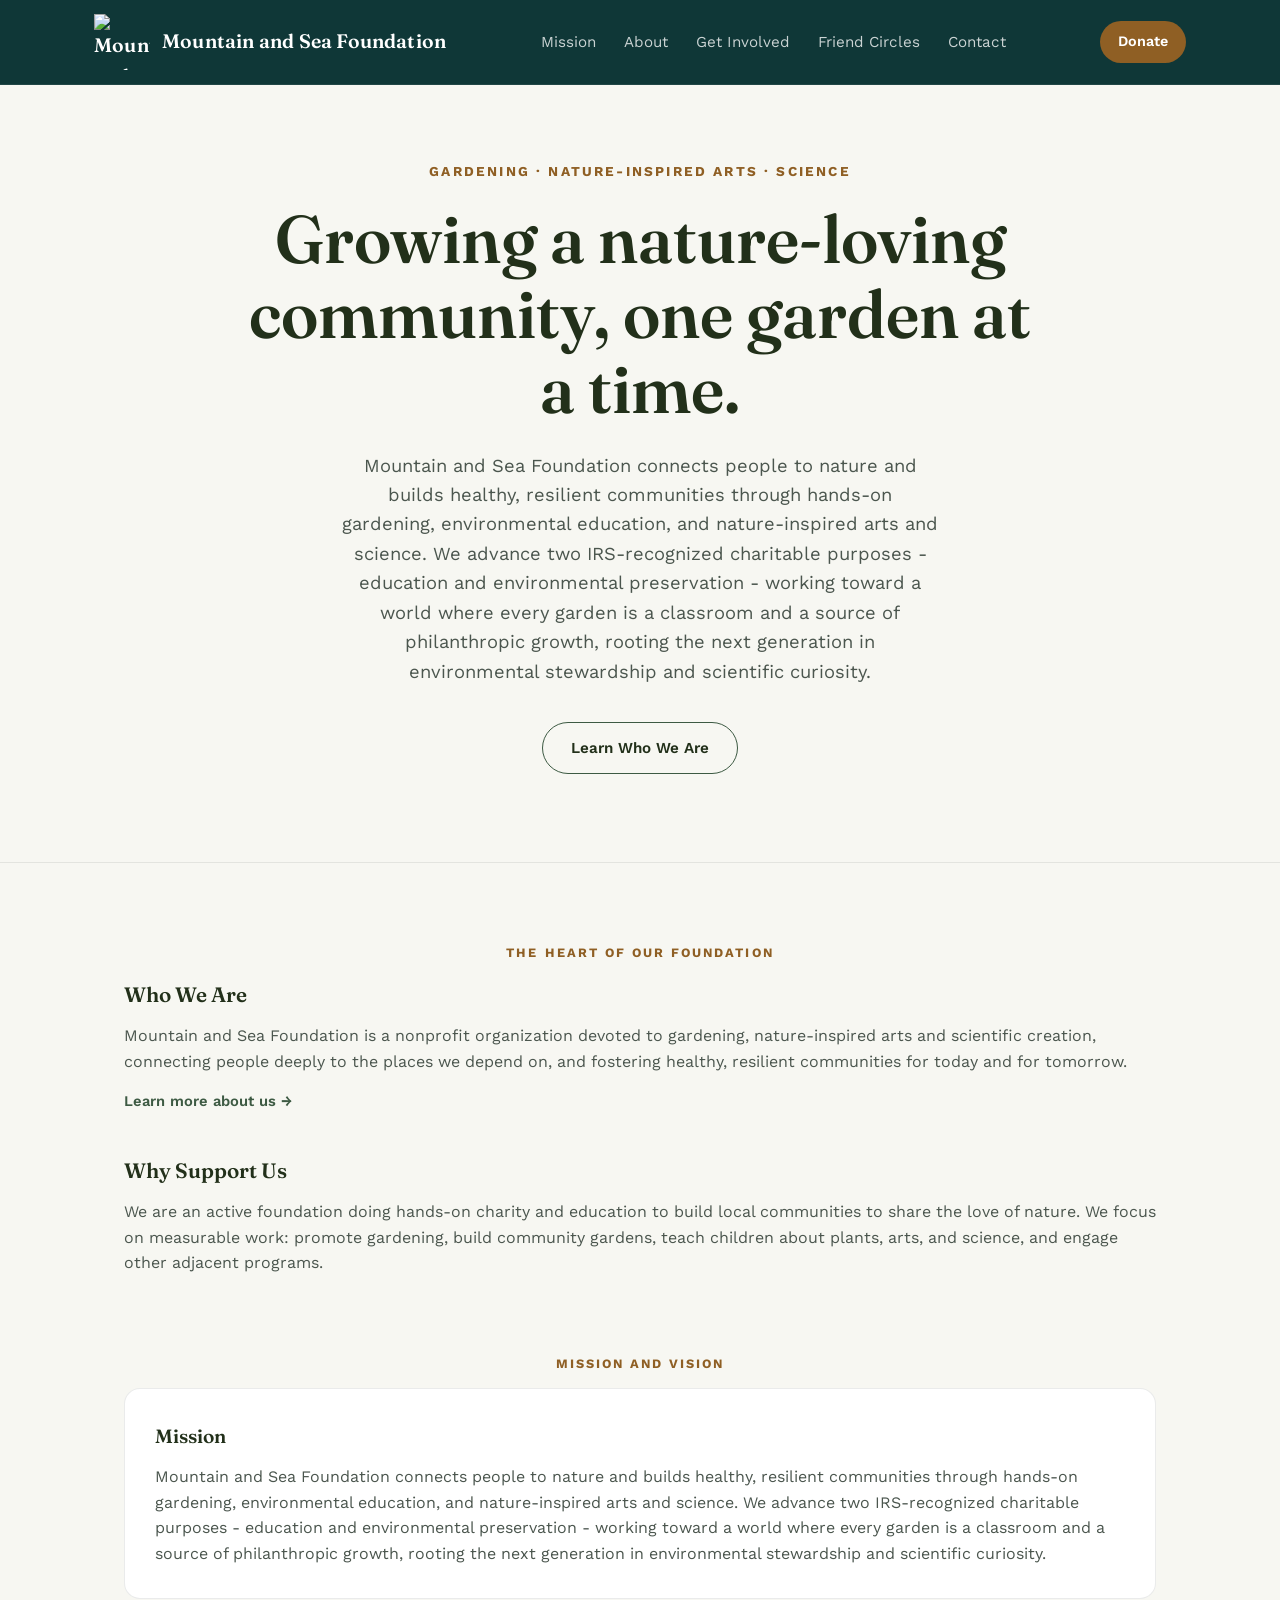
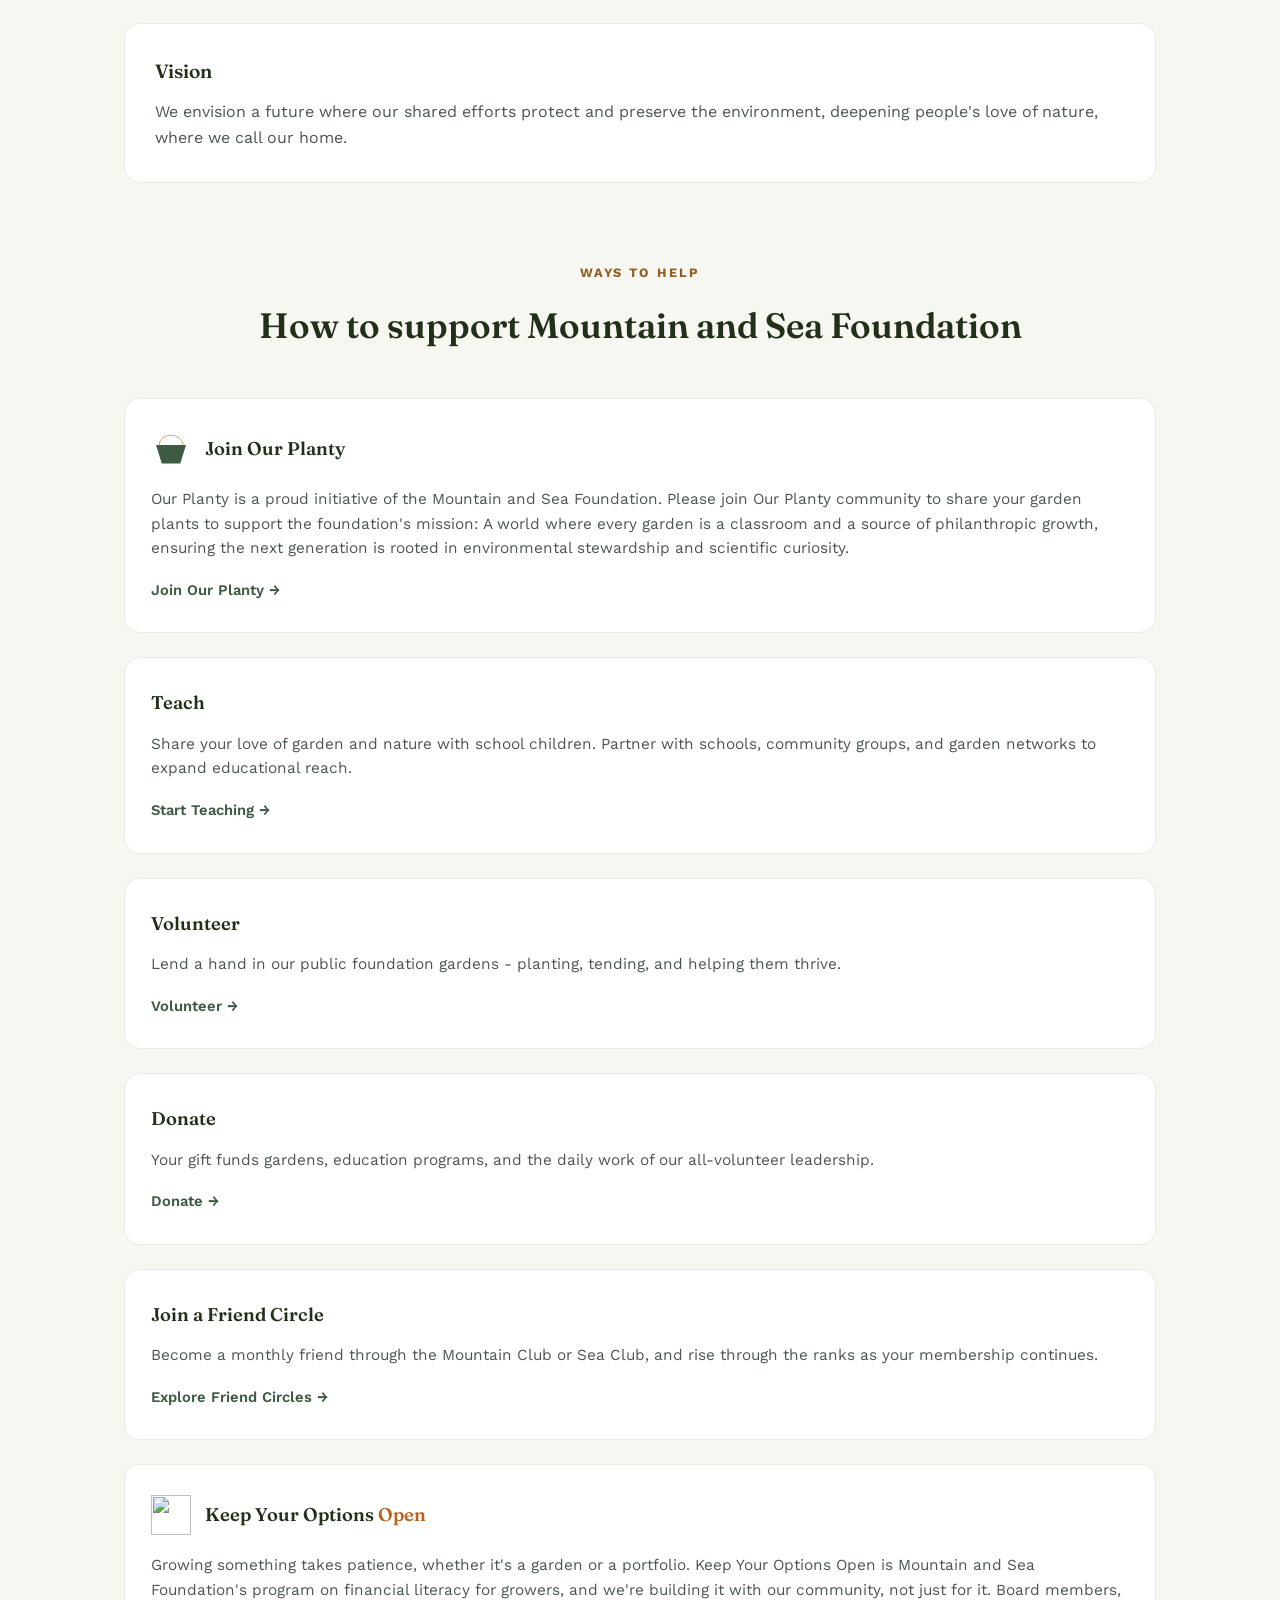
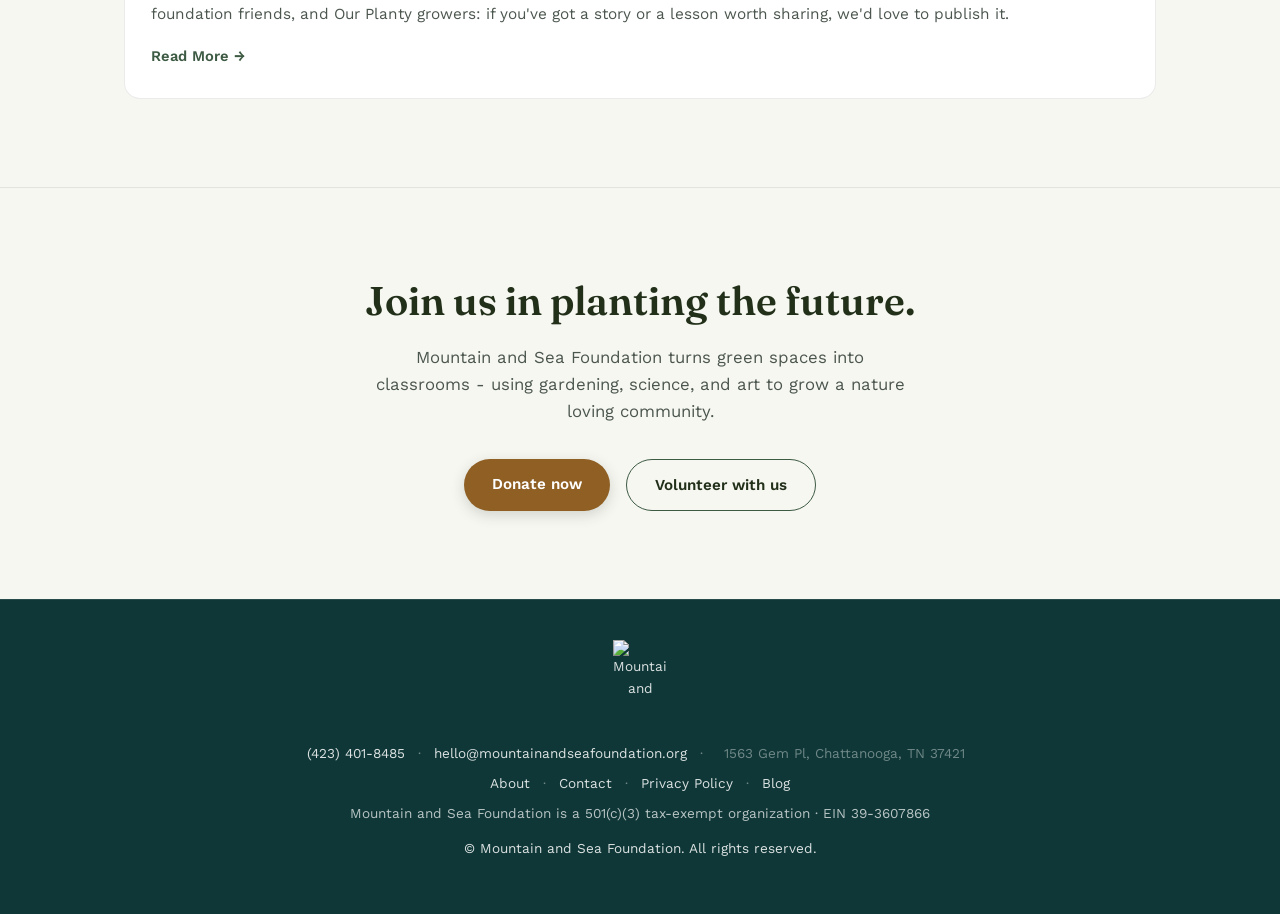
==== commit 9e98bc58: "Add files via upload" ====
--- a/index.html
+++ b/index.html
@@ -110,8 +110,9 @@
         <a href="donor-circles.html" class="support-link">Explore Friend Circles &rarr;</a>
       </article>
       <article class="support-card">
-        <a href="https://keepyouroptions.com" class="support-card-head blog-card-head" target="_blank" rel="noopener">
-          <img src="assets/keep-your-options-lockup-light.svg" alt="Keep Your Options Open - a blog on investing and gardening" class="blog-logo">
+        <a href="https://keepyouroptions.com" class="support-card-head" target="_blank" rel="noopener">
+          <img src="assets/keep-your-options-icon.png" alt="" class="blog-icon">
+          <h3>Keep Your Options <span class="blog-accent">Open</span></h3>
         </a>
         <p>Growing something takes patience, whether it's a garden or a portfolio. Keep Your Options Open is Mountain and Sea Foundation's program on financial literacy for growers, and we're building it with our community, not just for it. Board members, foundation friends, and Our Planty growers: if you've got a story or a lesson worth sharing, we'd love to publish it.</p>
         <a href="https://keepyouroptions.com" class="support-link" target="_blank" rel="noopener">Read More &rarr;</a>
--- a/style.css
+++ b/style.css
@@ -392,14 +392,14 @@
   flex-shrink: 0;
 }
 
-.blog-card-head {
-  align-items: flex-start;
-  margin-bottom: 8px;
-}
-
-.blog-logo {
+.blog-icon {
+  width: 40px;
   height: 40px;
-  width: auto;
+  flex-shrink: 0;
+}
+
+.blog-accent {
+  color: #BC6221;
 }
 
 .planty-wordmark {
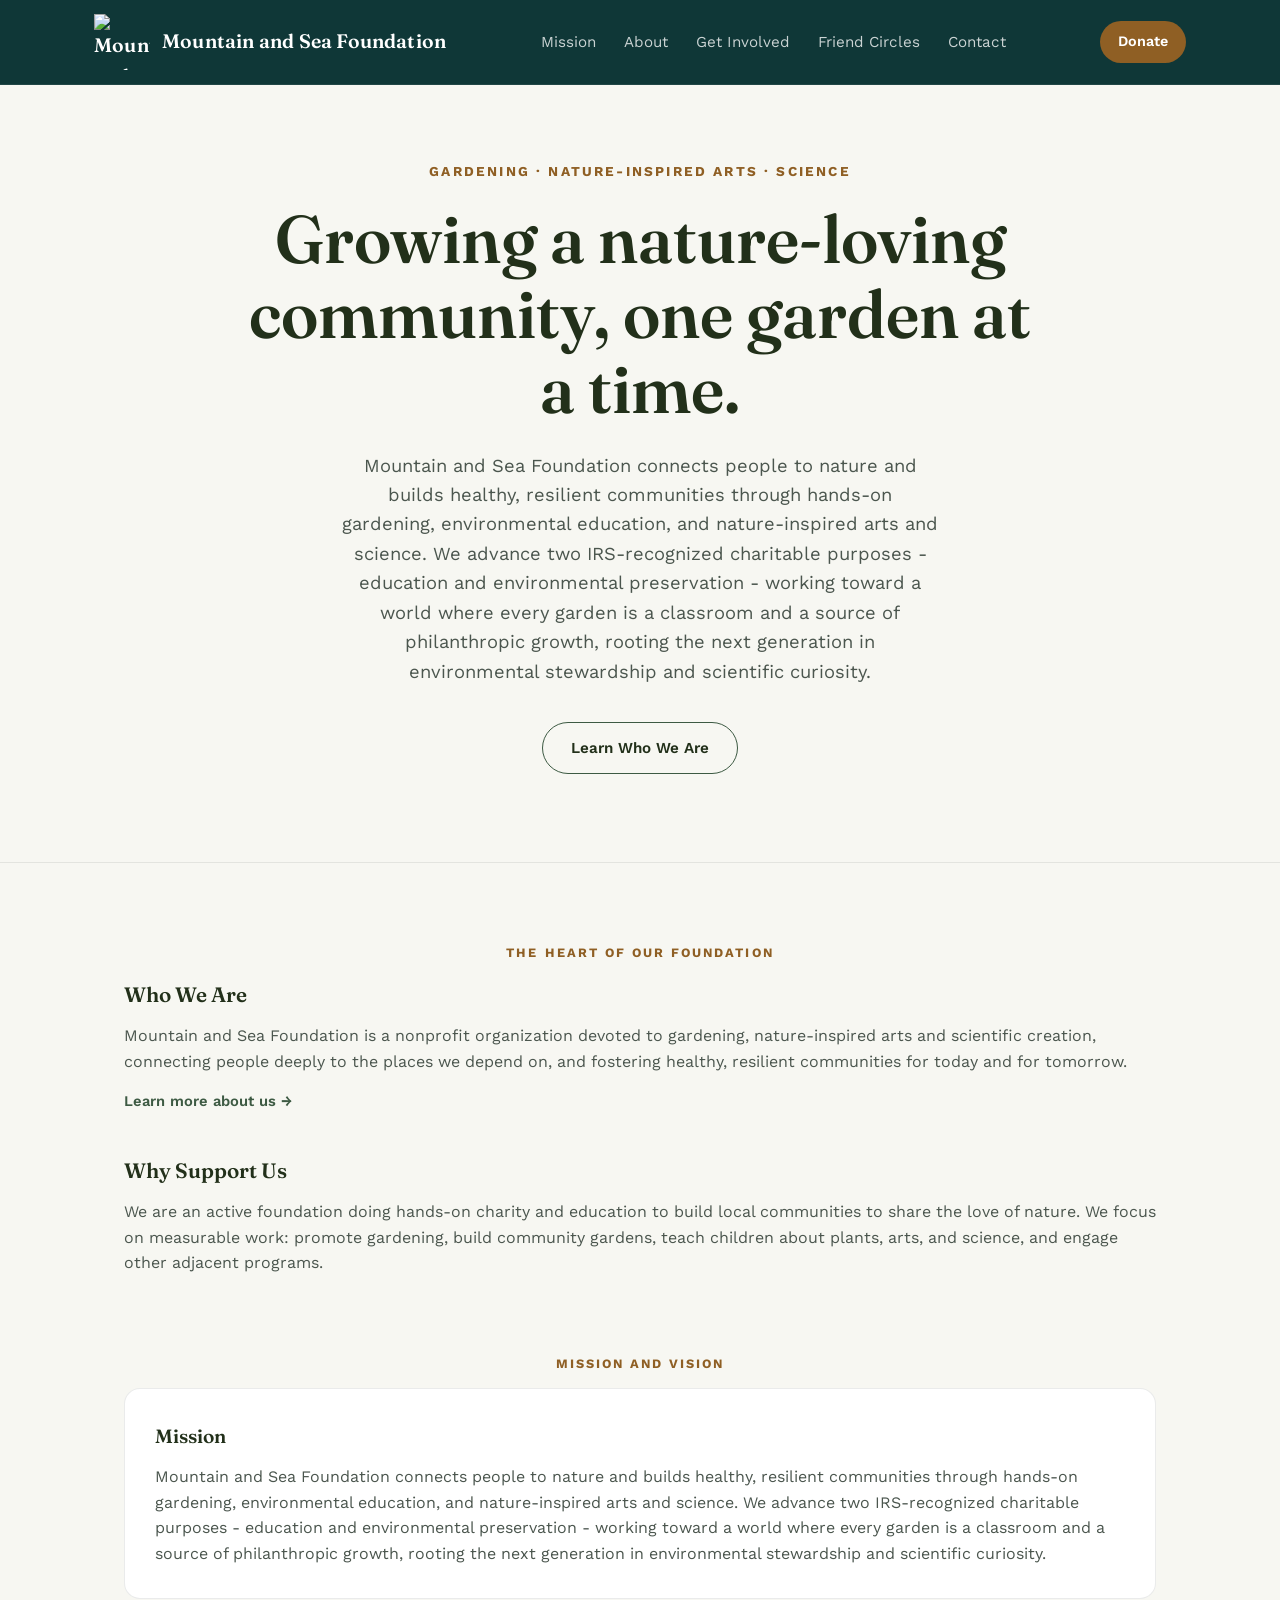
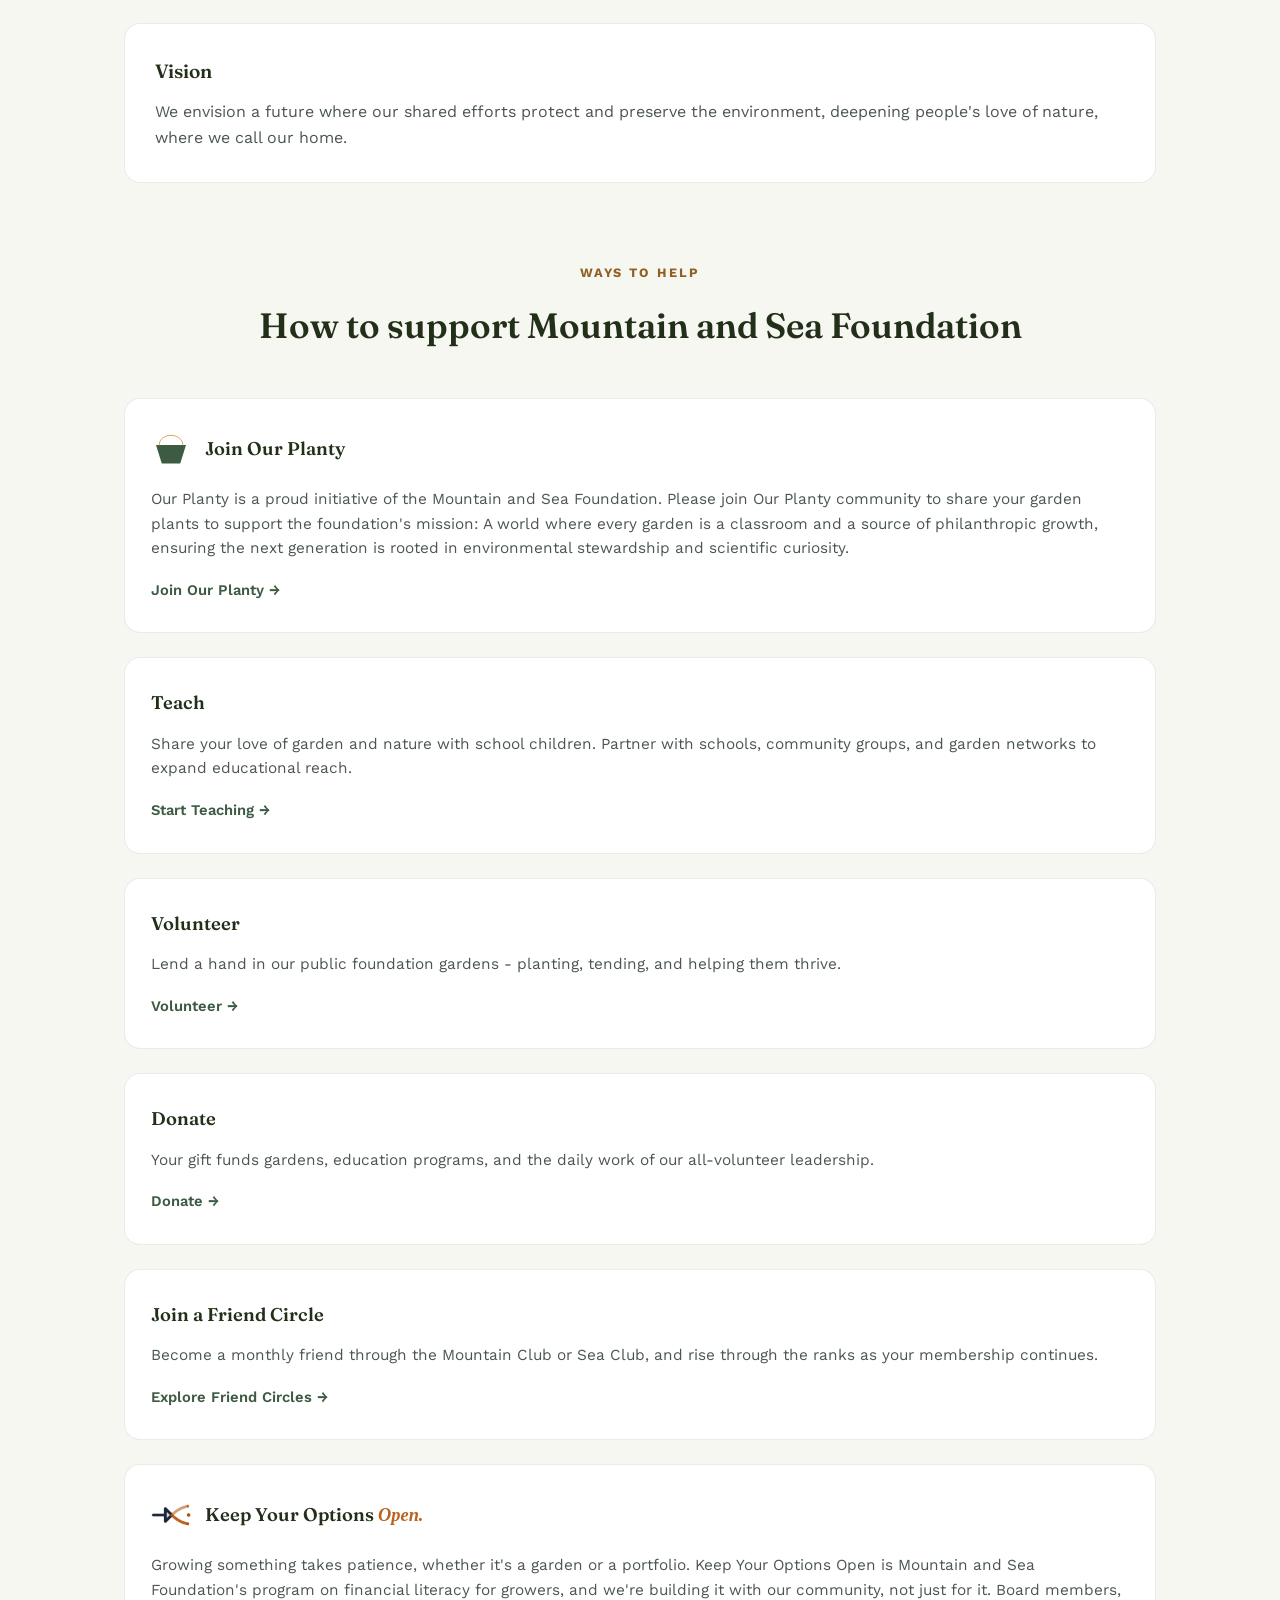
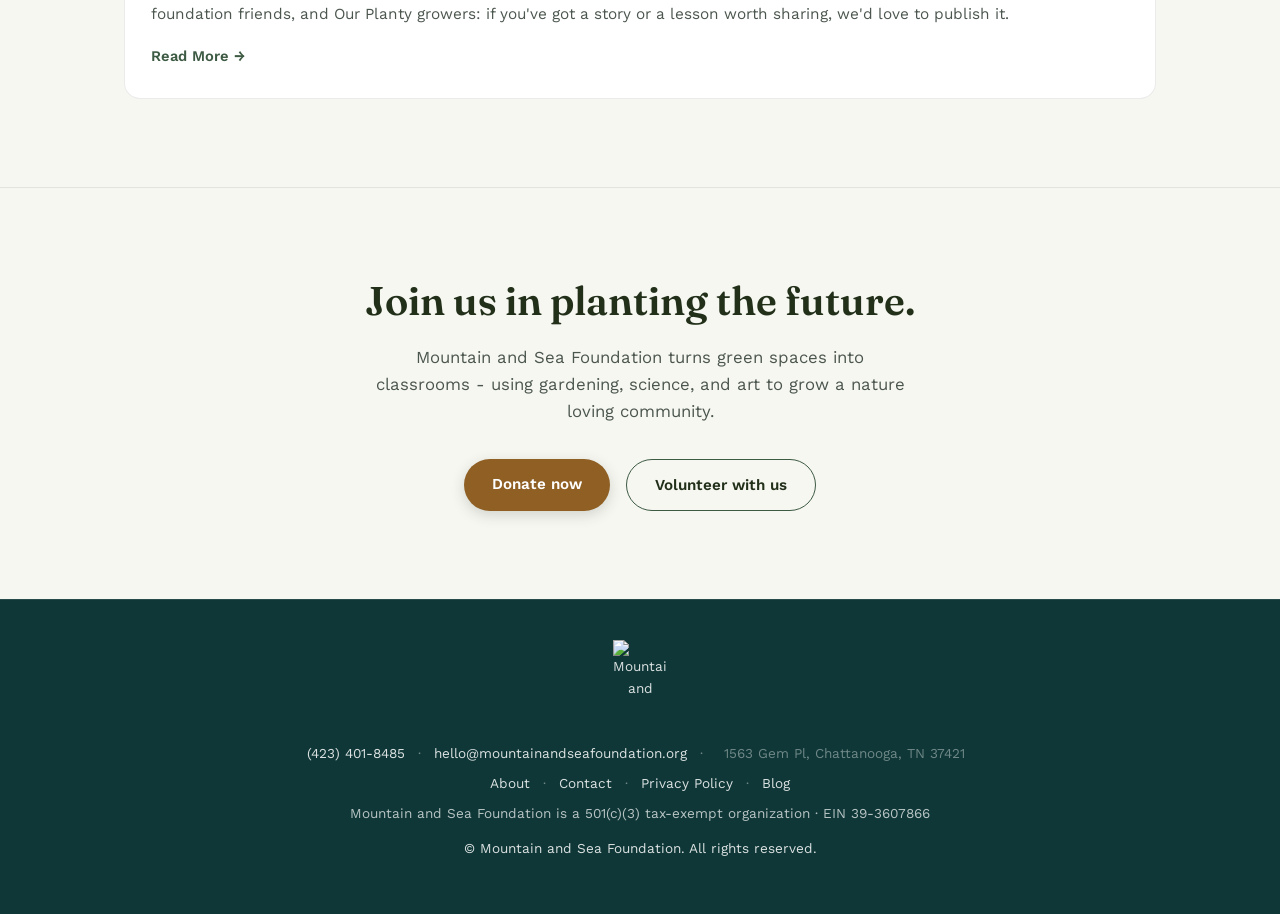
==== commit 342dc873: "Add files via upload" ====
--- a/index.html
+++ b/index.html
@@ -112,7 +112,7 @@
       <article class="support-card">
         <a href="https://keepyouroptions.com" class="support-card-head" target="_blank" rel="noopener">
           <img src="assets/keep-your-options-icon.png" alt="" class="blog-icon">
-          <h3>Keep Your Options <span class="blog-accent">Open</span></h3>
+          <h3>Keep Your Options <span class="blog-accent">Open.</span></h3>
         </a>
         <p>Growing something takes patience, whether it's a garden or a portfolio. Keep Your Options Open is Mountain and Sea Foundation's program on financial literacy for growers, and we're building it with our community, not just for it. Board members, foundation friends, and Our Planty growers: if you've got a story or a lesson worth sharing, we'd love to publish it.</p>
         <a href="https://keepyouroptions.com" class="support-link" target="_blank" rel="noopener">Read More &rarr;</a>
--- a/style.css
+++ b/style.css
@@ -400,6 +400,8 @@
 
 .blog-accent {
   color: #BC6221;
+  font-weight: 700;
+  font-style: italic;
 }
 
 .planty-wordmark {
